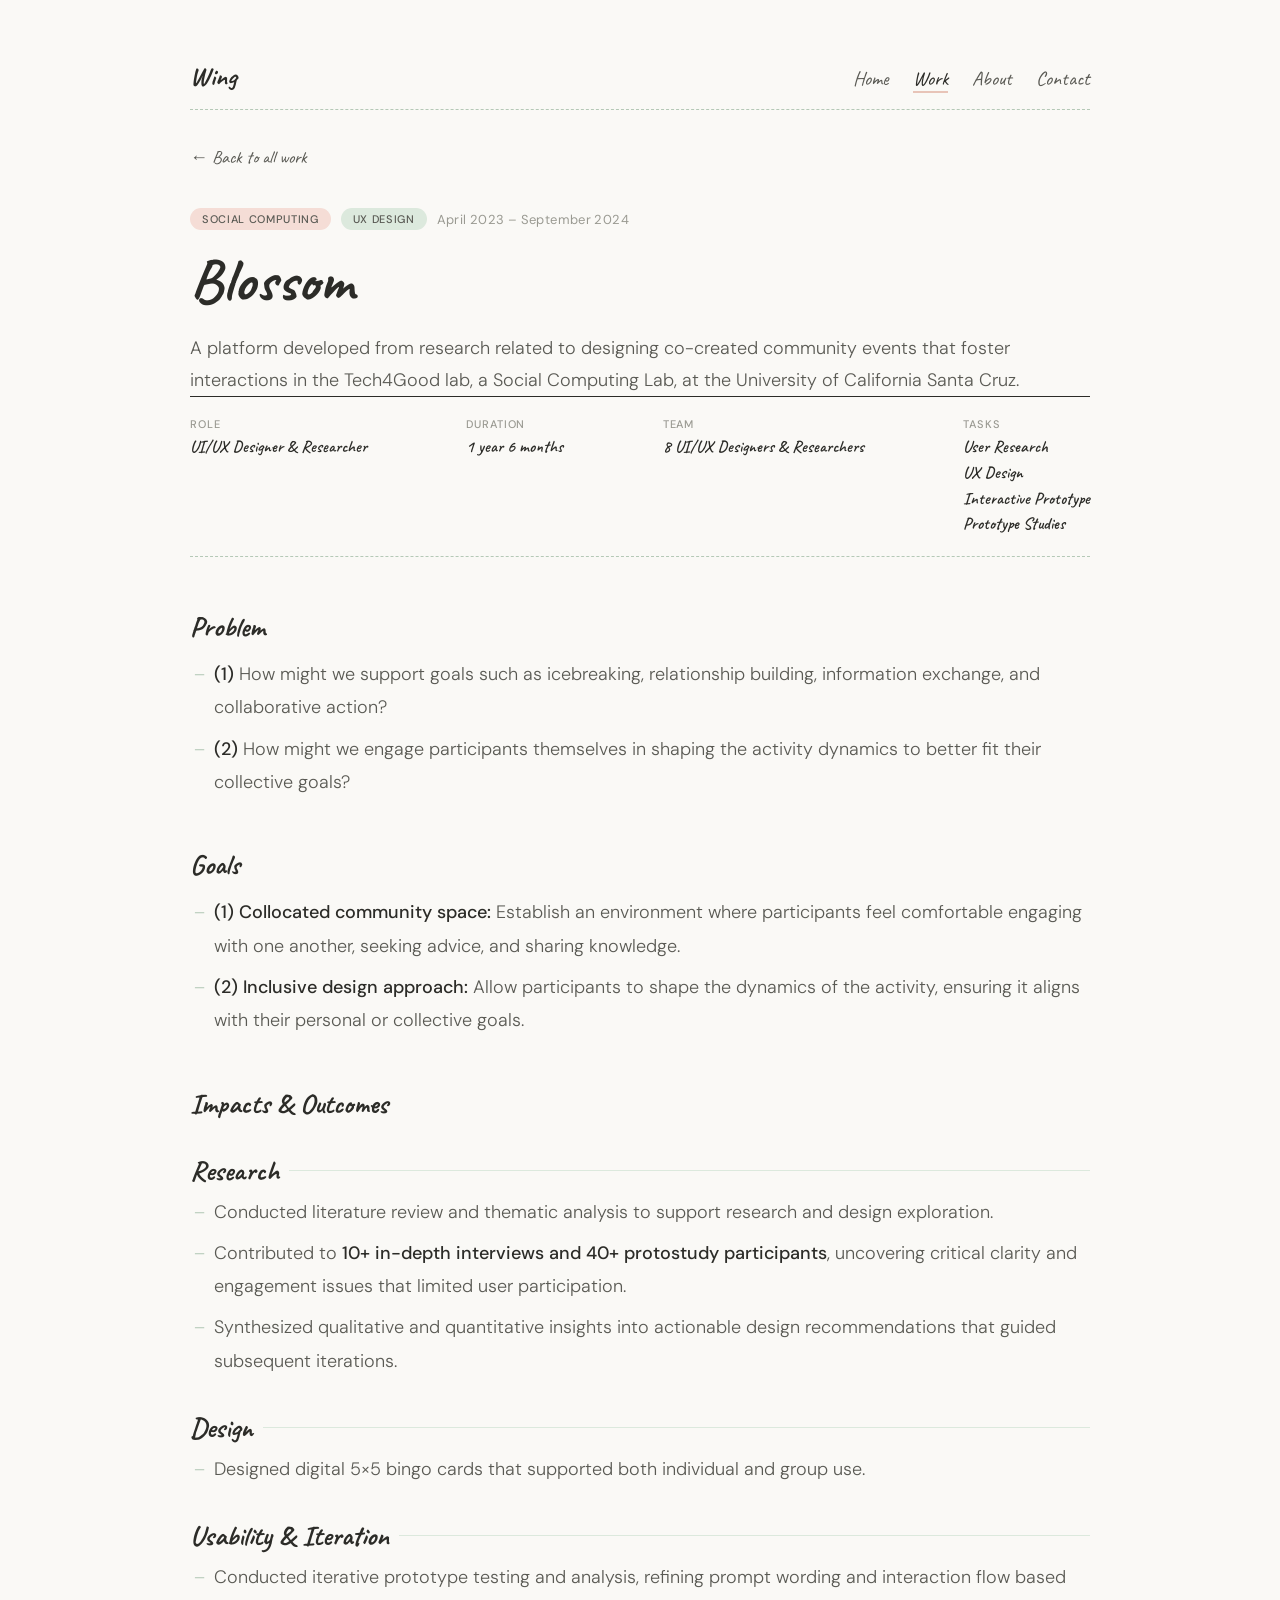
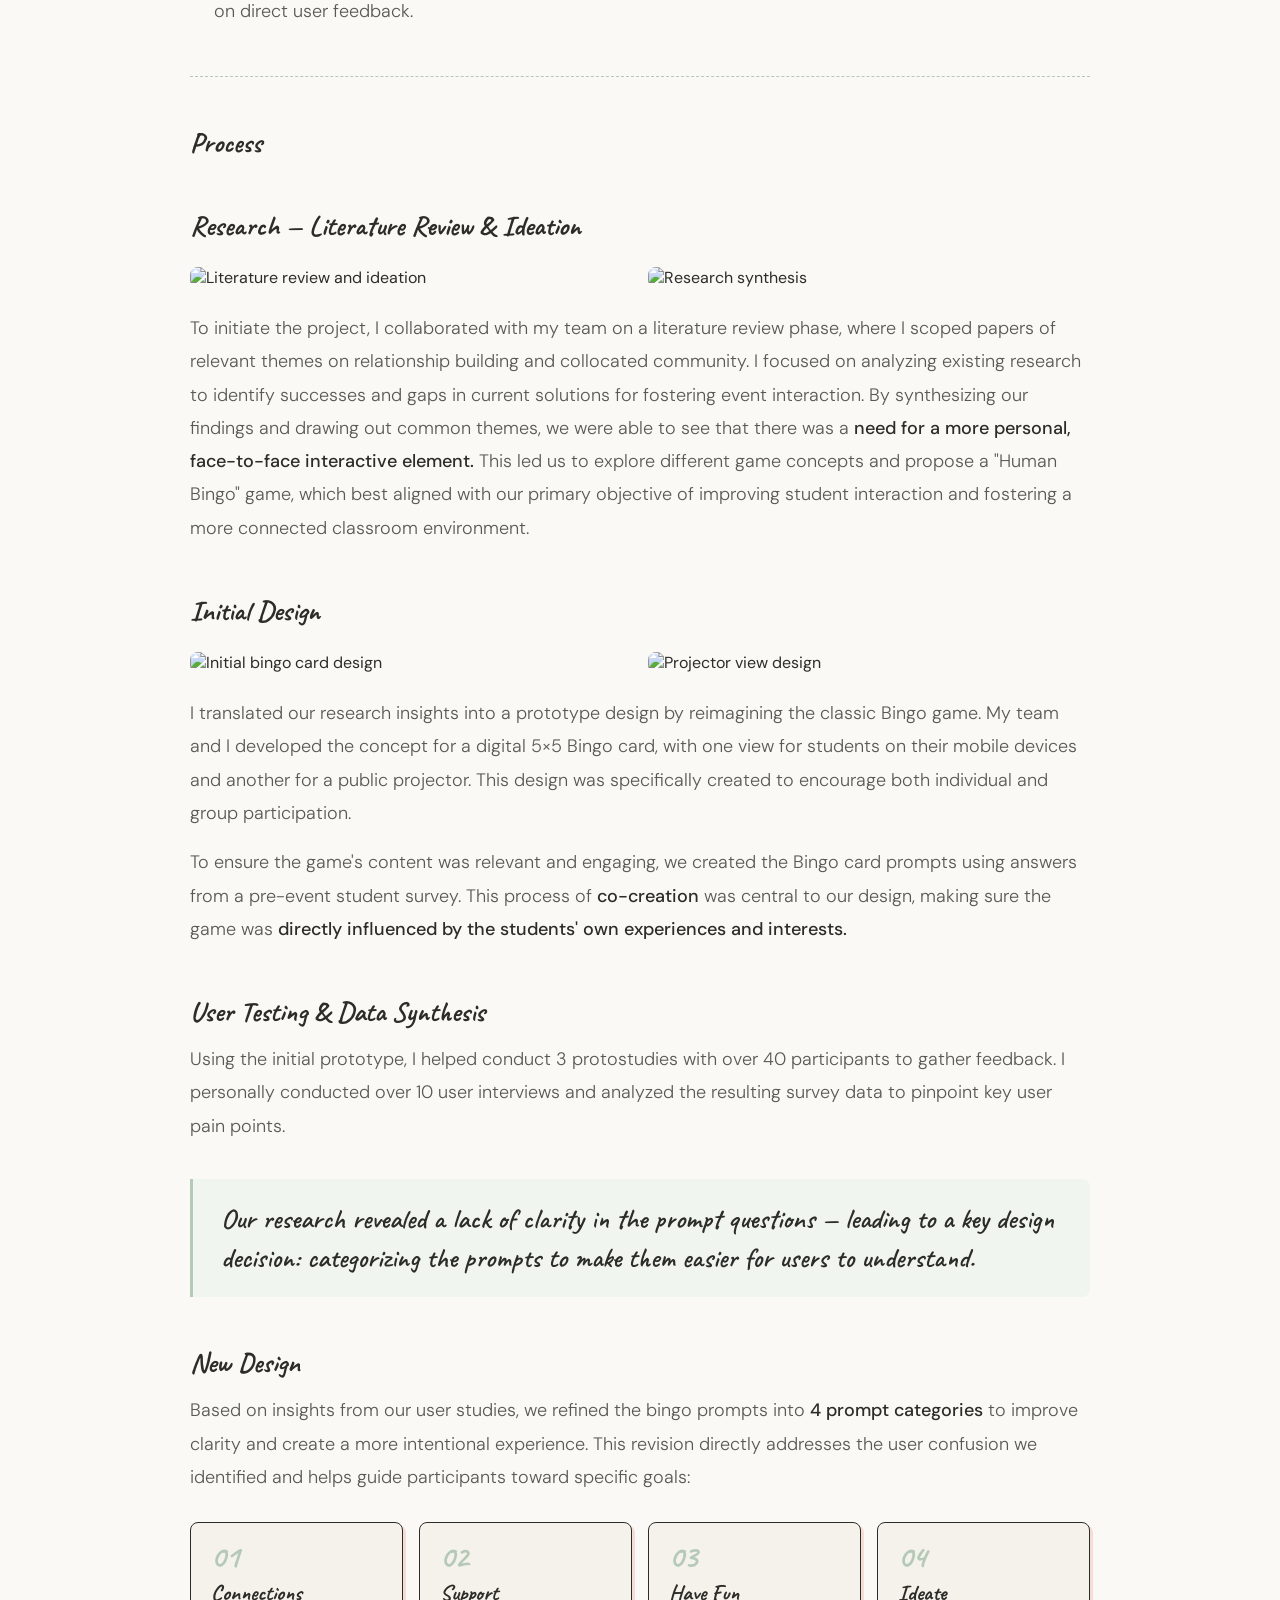
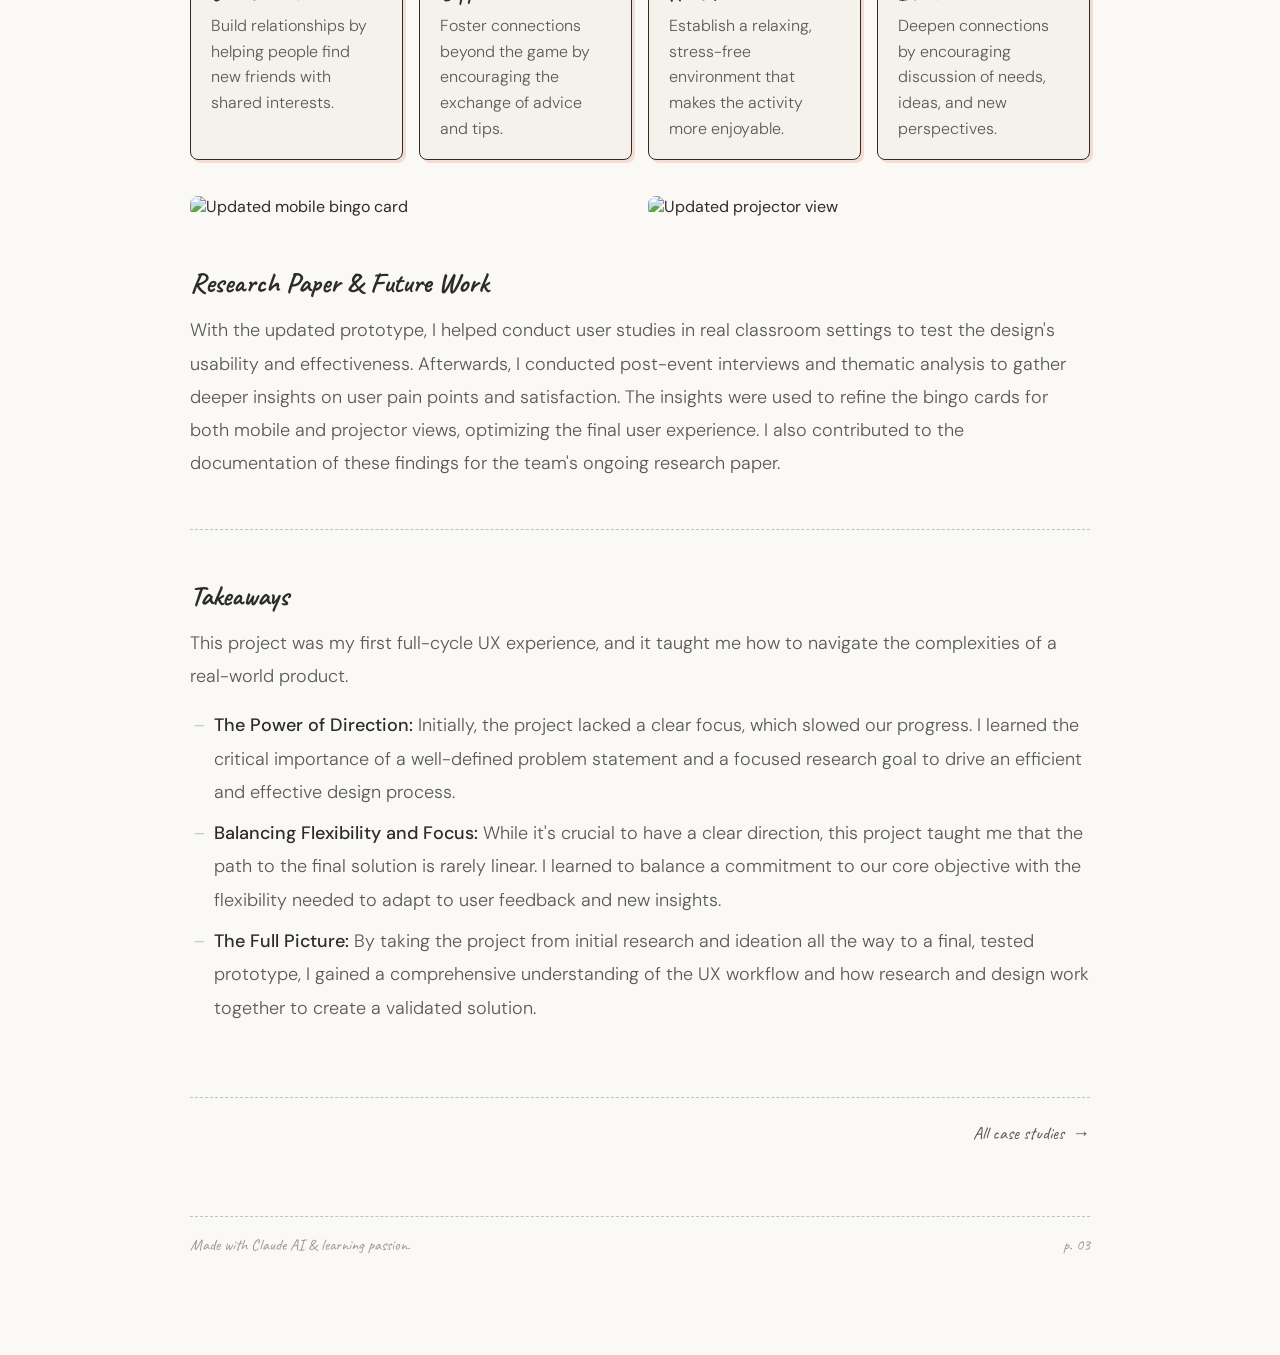
==== blossom.html @ 59f3903e "Refactor header structure and update content in blossom.html" ====
<!DOCTYPE html>
<html lang="en">
<head>
  <meta charset="UTF-8" />
  <meta name="viewport" content="width=device-width, initial-scale=1.0" />
  <title>Blossom</title>
  <link rel="stylesheet" href="style.css" />
</head>
<body>

<div class="spiral-holes" aria-hidden="true">
  <span></span><span></span><span></span><span></span>
  <span></span><span></span><span></span><span></span>
</div>

<main>
<div class="content-wrap">

  <nav>
    <a href="home.html" class="nav-logo">Wing</a>
    <ul class="nav-links">
      <li><a href="home.html">Home</a></li>
      <li><a href="home.html#work" class="active">Work</a></li>
      <li><a href="home.html#about">About</a></li>
      <li><a href="home.html#contact">Contact</a></li>
    </ul>
  </nav>

  <a href="home.html" class="back-link">← Back to all work</a>

  <header class="cs-header">
    <div class="cs-header-text">
      <div class="cs-tag-row">
        <span class="cs-tag">Social Computing</span>
        <span class="cs-tag alt">UX Design</span>
        <span class="cs-year">April 2023 – September 2024</span>
      </div>
      <h1 class="cs-title">Blossom</h1>
      <p class="cs-subtitle">
        A platform developed from research related to designing co-created community events that foster interactions in the Tech4Good lab, a Social Computing Lab, at the University of California Santa Cruz.
      </p>
    </div>
    <div class="cs-sticky alt">
      <img src="https://framerusercontent.com/images/zyepRyvwvXXWQhrBdJB7xrNBymA.png" alt="Blossom bingo cards" />
    </div>
  </header>

  <div class="cs-meta">
    <div class="cs-meta-item">
      <div class="cs-meta-label">Role</div>
      <div class="cs-meta-value">UI/UX Designer &amp; Researcher</div>
    </div>
    <div class="cs-meta-item">
      <div class="cs-meta-label">Duration</div>
      <div class="cs-meta-value">1 year 6 months</div>
    </div>
    <div class="cs-meta-item">
      <div class="cs-meta-label">Team</div>
      <div class="cs-meta-value">8 UI/UX Designers &amp; Researchers</div>
    </div>
    <div class="cs-meta-item">
      <div class="cs-meta-label">Tasks</div>
      <div class="cs-meta-value cs-meta-tasks">
        <span>User Research</span>
        <span>UX Design</span>
        <span>Interactive Prototype</span>
        <span>Prototype Studies</span>
      </div>
    </div>
  </div>

  <div class="cs-body">

    <h2>Problem</h2>
    <ul>
      <li><strong>(1)</strong> How might we support goals such as icebreaking, relationship building, information exchange, and collaborative action?</li>
      <li><strong>(2)</strong> How might we engage participants themselves in shaping the activity dynamics to better fit their collective goals?</li>
    </ul>

    <h2>Goals</h2>
    <ul>
      <li><strong>(1) Collocated community space:</strong> Establish an environment where participants feel comfortable engaging with one another, seeking advice, and sharing knowledge.</li>
      <li><strong>(2) Inclusive design approach:</strong> Allow participants to shape the dynamics of the activity, ensuring it aligns with their personal or collective goals.</li>
    </ul>

    <h2>Impacts &amp; Outcomes</h2>

    <div class="cs-finding-group">Research</div>
    <ul>
      <li>Conducted literature review and thematic analysis to support research and design exploration.</li>
      <li>Contributed to <strong>10+ in-depth interviews and 40+ protostudy participants</strong>, uncovering critical clarity and engagement issues that limited user participation.</li>
      <li>Synthesized qualitative and quantitative insights into actionable design recommendations that guided subsequent iterations.</li>
    </ul>

    <div class="cs-finding-group">Design</div>
    <ul>
      <li>Designed digital 5×5 bingo cards that supported both individual and group use.</li>
    </ul>

    <div class="cs-finding-group">Usability &amp; Iteration</div>
    <ul>
      <li>Conducted iterative prototype testing and analysis, refining prompt wording and interaction flow based on direct user feedback.</li>
    </ul>

    <hr class="cs-process-divider" />
    <h2>Process</h2>

    <h2>Research — Literature Review &amp; Ideation</h2>
    <div class="cs-image-grid">
      <img src="https://framerusercontent.com/images/zyepRyvwvXXWQhrBdJB7xrNBymA.png" alt="Literature review and ideation" />
      <img src="https://framerusercontent.com/images/mzkFoLo4AykgKVmXCyYq8mYnjzM.png" alt="Research synthesis" />
    </div>
    <p>
      To initiate the project, I collaborated with my team on a literature review phase, where I scoped papers of relevant themes on relationship building and collocated community. I focused on analyzing existing research to identify successes and gaps in current solutions for fostering event interaction. By synthesizing our findings and drawing out common themes, we were able to see that there was a <strong>need for a more personal, face-to-face interactive element.</strong> This led us to explore different game concepts and propose a "Human Bingo" game, which best aligned with our primary objective of improving student interaction and fostering a more connected classroom environment.
    </p>

    <h2>Initial Design</h2>
    <div class="cs-image-grid">
      <img src="https://framerusercontent.com/images/mk8BtIWdNi1MIP897oFUM2tFGW8.png" alt="Initial bingo card design" />
      <img src="https://framerusercontent.com/images/OhjpDMy1SSrKkADG32NBKTSjs.png" alt="Projector view design" />
    </div>
    <p>
      I translated our research insights into a prototype design by reimagining the classic Bingo game. My team and I developed the concept for a digital 5×5 Bingo card, with one view for students on their mobile devices and another for a public projector. This design was specifically created to encourage both individual and group participation.
    </p>
    <p>
      To ensure the game's content was relevant and engaging, we created the Bingo card prompts using answers from a pre-event student survey. This process of <strong>co-creation</strong> was central to our design, making sure the game was <strong>directly influenced by the students' own experiences and interests.</strong>
    </p>

    <h2>User Testing &amp; Data Synthesis</h2>
    <p>
      Using the initial prototype, I helped conduct 3 protostudies with over 40 participants to gather feedback. I personally conducted over 10 user interviews and analyzed the resulting survey data to pinpoint key user pain points.
    </p>
    <div class="cs-pullquote">
      <p>Our research revealed a lack of clarity in the prompt questions — leading to a key design decision: categorizing the prompts to make them easier for users to understand.</p>
    </div>

    <h2>New Design</h2>
    <p>
      Based on insights from our user studies, we refined the bingo prompts into <strong>4 prompt categories</strong> to improve clarity and create a more intentional experience. This revision directly addresses the user confusion we identified and helps guide participants toward specific goals:
    </p>

    <div class="cs-insights">
      <div class="cs-insight-card">
        <div class="insight-num">01</div>
        <h3>Connections</h3>
        <p>Build relationships by helping people find new friends with shared interests.</p>
      </div>
      <div class="cs-insight-card">
        <div class="insight-num">02</div>
        <h3>Support</h3>
        <p>Foster connections beyond the game by encouraging the exchange of advice and tips.</p>
      </div>
      <div class="cs-insight-card">
        <div class="insight-num">03</div>
        <h3>Have Fun</h3>
        <p>Establish a relaxing, stress-free environment that makes the activity more enjoyable.</p>
      </div>
      <div class="cs-insight-card">
        <div class="insight-num">04</div>
        <h3>Ideate</h3>
        <p>Deepen connections by encouraging discussion of needs, ideas, and new perspectives.</p>
      </div>
    </div>

    <div class="cs-image-grid">
      <img src="https://framerusercontent.com/images/SFFWQx0XLec8vGQ5NySnQhNLeQ.png" alt="Updated mobile bingo card" />
      <img src="https://framerusercontent.com/images/Wrsj4xSyfk9wfdGWIOf6KY0VDGk.png" alt="Updated projector view" />
    </div>

    <h2>Research Paper &amp; Future Work</h2>
    <p>
      With the updated prototype, I helped conduct user studies in real classroom settings to test the design's usability and effectiveness. Afterwards, I conducted post-event interviews and thematic analysis to gather deeper insights on user pain points and satisfaction. The insights were used to refine the bingo cards for both mobile and projector views, optimizing the final user experience. I also contributed to the documentation of these findings for the team's ongoing research paper.
    </p>

    <hr class="cs-process-divider" />
    <h2>Takeaways</h2>
    <p>
      This project was my first full-cycle UX experience, and it taught me how to navigate the complexities of a real-world product.
    </p>
    <ul>
      <li><strong>The Power of Direction:</strong> Initially, the project lacked a clear focus, which slowed our progress. I learned the critical importance of a well-defined problem statement and a focused research goal to drive an efficient and effective design process.</li>
      <li><strong>Balancing Flexibility and Focus:</strong> While it's crucial to have a clear direction, this project taught me that the path to the final solution is rarely linear. I learned to balance a commitment to our core objective with the flexibility needed to adapt to user feedback and new insights.</li>
      <li><strong>The Full Picture:</strong> By taking the project from initial research and ideation all the way to a final, tested prototype, I gained a comprehensive understanding of the UX workflow and how research and design work together to create a validated solution.</li>
    </ul>

  </div><!-- /cs-body -->

  <div class="cs-nav">
    <span></span>
    <a href="home.html#work" class="cs-nav-link next">All case studies <span>→</span></a>
  </div>

  <footer>
    <p>Made with Claude AI &amp; learning passion.</p>
    <span class="page-num">p. 03</span>
  </footer>

</div>
</main>
</body>
</html>
---- style.css ----
/* ============================================================
   style.css — UX Researcher Portfolio
   Shared across home.html and case-study pages
   ============================================================ */

@import url('https://fonts.googleapis.com/css2?family=Caveat:wght@400;600;700&family=DM+Sans:ital,opsz,wght@0,9..40,300;0,9..40,400;0,9..40,500;1,9..40,300&display=swap');

/* ── Tokens ── */
:root {
  --sage:        #b5c9b7;
  --sage-light:  #dce9dd;
  --sage-pale:   #f0f5f0;
  --blush:       #e8c4b8;
  --blush-light: #f5ddd6;
  --blush-pale:  #fdf5f2;
  --ink:         #2c2c28;
  --ink-mid:     #5a5a54;
  --ink-light:   #9a9a92;
  --paper:       #faf9f6;
  --paper-warm:  #f5f2ec;
  --rule:        rgba(44, 44, 40, 0.08);
  --sidebar-w:   52px;
}

/* ── Reset ── */
*, *::before, *::after { margin: 0; padding: 0; box-sizing: border-box; }

/* ── Base ── */
body {
  font-family: 'DM Sans', sans-serif;
  background-color: var(--paper);
  color: var(--ink);
  min-height: 100vh;
}

/* ── Spiral holes (hidden) ── */
.spiral-holes { display: none; }

/* ── Layout ── */
main {
  padding: 60px 8vw 100px 8vw;
}

.content-wrap {
  max-width: 900px;
  margin: 0 auto;
}

/* ── Nav ── */
nav {
  display: flex;
  justify-content: space-between;
  align-items: baseline;
  flex-wrap: wrap;
  gap: 12px;
  margin-bottom: 36px;
  padding-bottom: 16px;
  border-bottom: 1.5px dashed var(--sage);
}

.nav-logo {
  font-family: 'Caveat', cursive;
  font-size: 26px;
  font-weight: 700;
  color: var(--ink);
  text-decoration: none;
}

.nav-links {
  display: flex;
  gap: 24px;
  list-style: none;
  flex-wrap: wrap;
}

.nav-links a {
  font-family: 'Caveat', cursive;
  font-size: 20px;
  color: var(--ink-mid);
  text-decoration: none;
  position: relative;
  transition: color 0.2s;
}

.nav-links a::after {
  content: '';
  position: absolute;
  bottom: -2px; left: 0; right: 0;
  height: 2px;
  background: var(--blush);
  transform: scaleX(0);
  transform-origin: left;
  transition: transform 0.25s ease;
}

.nav-links a:hover { color: var(--ink); }
.nav-links a:hover::after { transform: scaleX(1); }
.nav-links a.active { color: var(--ink); }
.nav-links a.active::after { transform: scaleX(1); }

/* ── Section headers ── */
section { margin-bottom: 68px; }

.section-label {
  display: flex;
  align-items: center;
  gap: 12px;
  margin-bottom: 28px;
}

.section-label h2 {
  font-family: 'Caveat', cursive;
  font-size: 28px;
  font-weight: 700;
  color: var(--ink);
  white-space: nowrap;
}

.section-label .line {
  flex: 1;
  min-width: 24px;
  height: 1.5px;
  background: repeating-linear-gradient(
    to right,
    var(--ink-light) 0, var(--ink-light) 4px,
    transparent 4px, transparent 8px
  );
}

.section-label .tab {
  font-family: 'Caveat', cursive;
  font-size: 13px;
  background: var(--blush-light);
  color: var(--ink-mid);
  padding: 3px 12px;
  border-radius: 4px;
  white-space: nowrap;
}

/* ── Buttons ── */
.btn-primary {
  font-family: 'DM Sans', sans-serif;
  font-size: 16px;
  font-weight: 500;
  letter-spacing: 0.01em;
  padding: 12px 32px;
  background: var(--sage);
  color: var(--ink);
  border: 2px solid var(--ink);
  border-radius: 6px;
  cursor: pointer;
  text-decoration: none;
  display: inline-block;
  transition: transform 0.15s, box-shadow 0.15s;
  box-shadow: 3px 3px 0 var(--ink);
}

.btn-primary:hover {
  transform: translate(-2px, -2px);
  box-shadow: 5px 5px 0 var(--ink);
}

.btn-secondary {
  font-family: 'DM Sans', sans-serif;
  font-size: 15px;
  font-weight: 400;
  color: var(--ink-mid);
  text-decoration: none;
  border-bottom: 1px dashed var(--ink-light);
  padding-bottom: 2px;
  transition: color 0.2s, border-color 0.2s;
}

.btn-secondary:hover { color: var(--ink); border-color: var(--ink); }

/* ── Photo placeholders & real photos ── */
.hero-photo-wrap  { flex-shrink: 0; }
.about-photo-wrap { flex-shrink: 0; }

.photo-placeholder {
  border-radius: 6px;
  border: 2px solid var(--ink);
  display: flex;
  flex-direction: column;
  align-items: center;
  justify-content: center;
  gap: 10px;
  color: var(--ink-mid);
  font-size: 13px;
  font-weight: 300;
  text-align: center;
  padding: 16px;
  position: relative;
}

.photo-placeholder::before {
  content: '';
  width: 48px; height: 48px;
  border-radius: 50%;
  border: 2px dashed var(--ink-light);
  display: block;
}

.hero-placeholder {
  width: 175px; height: 205px;
  background: var(--blush-light);
  box-shadow: 5px 5px 0 var(--sage);
  transform: rotate(1.5deg);
}

.about-placeholder {
  width: 140px; height: 165px;
  background: var(--sage-pale);
  box-shadow: 4px 4px 0 var(--blush);
  transform: rotate(-1.2deg);
}

.photo-tape {
  position: absolute;
  top: -10px; left: 50%;
  transform: translateX(-50%) rotate(-1deg);
  height: 16px;
  border-radius: 2px;
}

.hero-tape {
  width: 52px;
  background: rgba(229, 200, 184, 0.65);
  border: 1px solid rgba(229, 180, 160, 0.5);
}

.about-tape {
  width: 44px;
  background: rgba(181, 201, 183, 0.65);
  border: 1px solid rgba(160, 190, 163, 0.5);
  transform: translateX(-50%) rotate(1.5deg);
}

/* Real photo classes */
.hero-photo {
  width: 175px; height: 205px;
  border-radius: 6px;
  border: 2px solid var(--ink);
  object-fit: cover;
  box-shadow: 5px 5px 0 var(--sage);
  transform: rotate(1.5deg);
  display: block;
}

.about-photo {
  width: 140px; height: 165px;
  border-radius: 6px;
  border: 2px solid var(--ink);
  object-fit: cover;
  box-shadow: 4px 4px 0 var(--blush);
  transform: rotate(-1.2deg);
  display: block;
}

/* ── Hero (home only) ── */
.hero { margin-bottom: 48px; }

.hero-inner {
  display: flex;
  align-items: flex-start;
  gap: 12px;
  flex-wrap: wrap;
}

.hero-text { flex: 1; min-width: 260px; }

.hero-photo-wrap {
  flex-shrink: 0;
  display: flex;
  flex-direction: column;
  align-items: center;
  gap: 6px;
  align-self: flex-start;
  margin-top: 8px;
}

.hero-tag {
  display: inline-block;
  font-family: 'Caveat', cursive;
  font-size: 15px;
  background: var(--blush-light);
  color: var(--ink-mid);
  padding: 4px 14px;
  border-radius: 20px;
  transform: rotate(1.5deg);
}

h1 {
  font-family: 'Caveat', cursive;
  font-size: clamp(44px, 5.5vw, 68px);
  font-weight: 700;
  line-height: 1.15;
  color: var(--ink);
  margin-bottom: 22px;
}

h1 .highlight {
  position: relative;
  display: inline-block;
}

h1 .highlight::after {
  content: '';
  position: absolute;
  left: -2px; right: -2px; bottom: 2px;
  height: 12px;
  background: var(--sage-light);
  z-index: -1;
  transform: rotate(-0.5deg);
}

.hero-bio {
  font-size: 18px;
  line-height: 1.8;
  color: var(--ink-mid);
  font-weight: 300;
  max-width: 520px;
}

.hero-bio strong { font-weight: 500; color: var(--ink); }

.hero-cta {
  margin-top: 28px;
  display: flex;
  gap: 16px;
  align-items: center;
  flex-wrap: wrap;
}

/* ══════════════════════════════════════════
   CASE STUDY HEADER — simple block, no sticky note
   ══════════════════════════════════════════ */
.cs-header {
  margin-bottom: 0;
  padding: 0;
  border: none;
  background: none;
  position: static;
  overflow: visible;
}

.cs-header-text {
  /* just a pass-through wrapper */
}

/* Tag row */
.cs-tag-row {
  display: flex;
  align-items: center;
  gap: 10px;
  margin-bottom: 16px;
  flex-wrap: wrap;
}

/* sticky note — hidden everywhere */
.cs-sticky,
.cs-sticky-placeholder {
  display: none !important;
}

/* Title — no right-padding needed any more */
.cs-title {
  font-family: 'Caveat', cursive;
  font-size: clamp(40px, 5vw, 60px);
  font-weight: 700;
  line-height: 1.15;
  color: var(--ink);
  margin-bottom: 18px;
  padding-right: 0;
}

.cs-subtitle {
  font-size: 18px;
  line-height: 1.75;
  color: var(--ink-mid);
  font-weight: 300;
  margin-bottom: 0;
}

.cs-year {
  font-family: 'DM Sans', sans-serif;
  font-size: 13px;
  font-weight: 400;
  color: var(--ink-light);
  letter-spacing: 0.03em;
}

.cs-tag {
  display: inline-block;
  font-size: 11px;
  font-weight: 500;
  letter-spacing: 0.06em;
  text-transform: uppercase;
  background: var(--blush-light);
  color: var(--ink-mid);
  padding: 4px 12px;
  border-radius: 20px;
}

.cs-tag.alt {
  background: var(--sage-light);
}

/* Cover image */
.cs-cover-img {
  width: 100%;
  height: 340px;
  object-fit: cover;
  display: block;
  border-radius: 8px;
  border: 1.5px solid var(--ink);
  margin: 28px 0 0;
  box-shadow: 4px 4px 0 var(--sage-light);
}

.cs-cover-img-placeholder {
  width: 100%;
  height: 340px;
  border-radius: 8px;
  border: 1.5px dashed var(--ink-light);
  margin: 28px 0 0;
  display: flex;
  align-items: center;
  justify-content: center;
  background: linear-gradient(135deg, var(--sage-pale) 40%, var(--blush-pale) 100%);
  color: var(--ink-light);
  font-size: 14px;
  font-weight: 300;
  gap: 10px;
  flex-direction: column;
}

.cs-cover-img-placeholder::before {
  content: '⬭';
  font-size: 44px;
  opacity: 0.3;
}

/* Meta strip */
.cs-meta {
  display: flex;
  flex-direction: row;
  flex-wrap: wrap;
  gap: 0;
  margin-top: 0;
  padding: 20px 0;
  border-top: 1.5px solid var(--ink);
  border-bottom: 1.5px dashed var(--sage);
  margin-bottom: 52px;
  justify-content: space-between;
}

.cs-meta-item {
  padding: 0 24px 0 0;
}

.cs-meta-item:last-child {
  padding-right: 0;
}

.cs-meta-label {
  font-size: 11px;
  font-weight: 500;
  letter-spacing: 0.08em;
  text-transform: uppercase;
  color: var(--ink-light);
  margin-bottom: 4px;
}

.cs-meta-value {
  font-family: 'Caveat', cursive;
  font-size: 17px;
  font-weight: 600;
  color: var(--ink);
  line-height: 1.4;
}

.cs-meta-tasks {
  display: flex;
  flex-direction: column;
  gap: 2px;
}

/* Hero image area */
.cs-cover {
  width: 100%;
  height: 320px;
  border-radius: 8px;
  border: 1.5px solid var(--ink);
  box-shadow: 5px 5px 0 var(--sage-light);
  margin-bottom: 52px;
  display: flex;
  align-items: center;
  justify-content: center;
  position: relative;
  overflow: hidden;
}

.cs-cover img {
  width: 100%;
  height: 100%;
  object-fit: cover;
  display: block;
}

.cs-cover-placeholder {
  background: linear-gradient(135deg, var(--sage-pale) 40%, var(--blush-pale) 100%);
  color: var(--ink-light);
  font-size: 14px;
  font-weight: 300;
  text-align: center;
  gap: 10px;
  display: flex;
  flex-direction: column;
  align-items: center;
  justify-content: center;
  width: 100%; height: 100%;
}

.cs-cover-placeholder::before {
  content: '⬭';
  font-size: 52px;
  opacity: 0.3;
}

/* Dotted divider between Impacts & Outcomes and Process */
.cs-process-divider {
  border: none;
  border-top: 1.5px dashed var(--sage);
  margin: 48px 0 0;
}

/* Content sections */
.cs-body { max-width: 100%; }

.cs-body h2 {
  font-family: 'Caveat', cursive;
  font-size: 28px;
  font-weight: 700;
  color: var(--ink);
  margin-bottom: 14px;
  margin-top: 48px;
}

.cs-body h2:first-child { margin-top: 0; }

.cs-body p {
  font-size: 18px;
  line-height: 1.85;
  color: var(--ink-mid);
  font-weight: 300;
  margin-bottom: 16px;
}

.cs-body p strong { font-weight: 500; color: var(--ink); }

/* Pull quote */
.cs-pullquote {
  margin: 36px 0;
  padding: 20px 28px;
  border-left: 3px solid var(--sage);
  background: var(--sage-pale);
  border-radius: 0 8px 8px 0;
}

.cs-pullquote p {
  font-family: 'Caveat', cursive;
  font-size: 28px;
  font-weight: 600;
  color: var(--ink);
  line-height: 1.4;
  margin: 0;
}

/* ── Insight cards ── */
.cs-insights {
  display: grid;
  grid-template-columns: repeat(auto-fit, minmax(200px, 1fr));
  gap: 16px;
  margin: 28px 0 36px;
}

/* Raccoon 5-feature grid: 3 on top, 2 on bottom centered */
.cs-insights.raccoon-features {
  grid-template-columns: repeat(3, 1fr);
}

.cs-insights.raccoon-features .cs-insight-card:nth-child(4),
.cs-insights.raccoon-features .cs-insight-card:nth-child(5) {
  /* push the last two cards to start at the second column to center them */
  grid-column: auto;
}

/* Wrapper trick: last two cards sit in a sub-row centered */
.cs-insights.raccoon-features {
  grid-template-columns: repeat(6, 1fr);
}

.cs-insights.raccoon-features .cs-insight-card:nth-child(1) { grid-column: 1 / 3; }
.cs-insights.raccoon-features .cs-insight-card:nth-child(2) { grid-column: 3 / 5; }
.cs-insights.raccoon-features .cs-insight-card:nth-child(3) { grid-column: 5 / 7; }
.cs-insights.raccoon-features .cs-insight-card:nth-child(4) { grid-column: 2 / 4; }
.cs-insights.raccoon-features .cs-insight-card:nth-child(5) { grid-column: 4 / 6; }

.cs-insight-card {
  background: var(--paper-warm);
  border: 1.5px solid var(--ink);
  border-radius: 8px;
  padding: 18px 20px;
  box-shadow: 3px 3px 0 var(--blush-light);
  position: relative;
}

.cs-insight-card .insight-num {
  font-family: 'Caveat', cursive;
  font-size: 32px;
  font-weight: 700;
  color: var(--sage);
  line-height: 1;
  margin-bottom: 6px;
}

.cs-insight-card h3 {
  font-family: 'Caveat', cursive;
  font-size: 22px;
  font-weight: 700;
  color: var(--ink);
  margin-bottom: 6px;
}

.cs-insight-card p {
  font-size: 16px;
  line-height: 1.6;
  color: var(--ink-mid);
  font-weight: 300;
  margin: 0;
}

/* Process steps */
.cs-process {
  display: flex;
  flex-direction: column;
  gap: 0;
  margin: 28px 0 36px;
}

.cs-step {
  display: flex;
  gap: 20px;
  position: relative;
  padding-bottom: 28px;
}

.cs-step:last-child { padding-bottom: 0; }

.cs-step-num {
  flex-shrink: 0;
  width: 36px; height: 36px;
  border-radius: 50%;
  background: var(--blush-light);
  border: 2px solid var(--ink);
  display: flex;
  align-items: center;
  justify-content: center;
  font-family: 'Caveat', cursive;
  font-size: 17px;
  font-weight: 700;
  color: var(--ink);
  position: relative;
  z-index: 1;
}

.cs-step::before {
  content: '';
  position: absolute;
  left: 17px; top: 38px; bottom: 0;
  width: 2px;
  background: var(--sage-light);
}

.cs-step:last-child::before { display: none; }

.cs-step-content { padding-top: 4px; }

.cs-step-content h3 {
  font-family: 'Caveat', cursive;
  font-size: 22px;
  font-weight: 700;
  color: var(--ink);
  margin-bottom: 6px;
}

.cs-step-content p {
  font-size: 18px;
  line-height: 1.7;
  color: var(--ink-mid);
  font-weight: 300;
  margin: 0;
}

/* Outcomes row */
.cs-outcomes {
  display: grid;
  grid-template-columns: repeat(auto-fit, minmax(160px, 1fr));
  gap: 16px;
  margin: 28px 0 36px;
}

.cs-outcome {
  background: var(--sage-pale);
  border: solid var(--sage);
  border-radius: 8px;
  padding: 18px 20px;
  text-align: center;
}

.cs-outcome .outcome-stat {
  font-family: 'Caveat', cursive;
  font-size: 36px;
  font-weight: 700;
  color: var(--ink);
  line-height: 1;
  margin-bottom: 6px;
}

.cs-outcome p {
  font-size: 16px;
  color: var(--ink-mid);
  font-weight: 300;
  line-height: 1.5;
  margin: 0;
}

/* Next / Prev nav */
.cs-nav {
  display: flex;
  justify-content: space-between;
  align-items: center;
  margin-top: 72px;
  padding-top: 24px;
  border-top: 1.5px dashed var(--sage);
  gap: 16px;
  flex-wrap: wrap;
}

.cs-nav-link {
  font-family: 'Caveat', cursive;
  font-size: 18px;
  color: var(--ink-mid);
  text-decoration: none;
  display: flex;
  align-items: center;
  gap: 8px;
  transition: color 0.2s, gap 0.2s;
}

.cs-nav-link:hover { color: var(--ink); }
.cs-nav-link.prev:hover { gap: 12px; }
.cs-nav-link.next:hover { gap: 12px; }

/* Bullet lists inside cs-body */
.cs-body ul {
  margin: 0 0 16px 0;
  padding-left: 20px;
  list-style: none;
}

.cs-body ul li {
  font-size: 18px;
  line-height: 1.85;
  color: var(--ink-mid);
  font-weight: 300;
  margin-bottom: 8px;
  padding-left: 4px;
  position: relative;
}

.cs-body ul li::before {
  content: '–';
  position: absolute;
  left: -16px;
  color: var(--sage);
}

.cs-body ul li strong { font-weight: 500; color: var(--ink); }

/* Sub-section label */
.cs-finding-group {
  margin: 32px 0 8px;
  font-family: 'Caveat', cursive;
  font-size: 28px;
  font-weight: 700;
  color: var(--ink);
  display: flex;
  align-items: center;
  gap: 10px;
}

.cs-finding-group::after {
  content: '';
  flex: 1;
  height: 1px;
  background: var(--sage-light);
}

/* Images inside case study body */
.cs-image {
  width: 100%;
  border-radius: 8px;
  display: block;
  margin: 24px 0;
  object-fit: cover;
}

.cs-image-grid {
  display: grid;
  grid-template-columns: repeat(auto-fit, minmax(260px, 1fr));
  gap: 16px;
  margin: 24px 0;
}

.cs-image-grid img {
  width: 100%;
  border-radius: 8px;
  display: block;
  object-fit: cover;
}

/* Case study grid (home page) */
.case-grid {
  display: grid;
  grid-template-columns: repeat(auto-fit, minmax(220px, 1fr));
  gap: 20px;
}

.case-card {
  background: var(--paper-warm);
  border: 1.5px solid var(--ink);
  border-radius: 8px;
  overflow: visible;
  cursor: pointer;
  text-decoration: none;
  color: inherit;
  display: block;
  transition: transform 0.22s cubic-bezier(0.34, 1.56, 0.64, 1),
              box-shadow 0.22s ease;
  box-shadow: 3px 3px 0 var(--ink);
  position: relative;
}

.case-card:hover {
  transform: translate(-3px, -3px) scale(1.02);
  box-shadow: 6px 6px 0 var(--ink);
}

.case-card-thumb {
  height: 130px;
  display: flex;
  align-items: center;
  justify-content: center;
  position: relative;
  overflow: hidden;
  border-radius: 6px 6px 0 0;
}

.thumb-sage  { background: var(--sage-light); }
.thumb-blush { background: var(--blush-light); }
.thumb-mixed { background: linear-gradient(135deg, var(--sage-pale) 50%, var(--blush-pale) 50%); }
.thumb-icon  { font-size: 44px; opacity: 0.45; }

/* Tape on case cards (home page) — stays on cards only */
.tape {
  position: absolute;
  top: -10px;
  right: 24px;
  width: 52px;
  height: 22px;
  background: rgba(229, 200, 184, 0.65);
  border: 1px solid rgba(229, 180, 160, 0.45);
  border-radius: 2px;
  transform: rotate(2deg);
  z-index: 2;
}

.case-card-body {
  padding: 14px 16px 18px;
  border-top: 1.5px solid var(--ink);
}

.case-tag {
  display: inline-block;
  font-size: 11px;
  font-weight: 500;
  letter-spacing: 0.06em;
  text-transform: uppercase;
  background: var(--blush-light);
  color: var(--ink-mid);
  padding: 3px 10px;
  border-radius: 20px;
  margin-bottom: 10px;
}

.case-card h3 {
  font-family: 'Caveat', cursive;
  font-size: 24px;
  font-weight: 700;
  line-height: 1.25;
  margin-bottom: 8px;
}

.case-card p {
  font-size: 16px;
  color: var(--ink-mid);
  line-height: 1.65;
  font-weight: 300;
}

.case-arrow {
  margin-top: 12px;
  font-family: 'DM Sans', sans-serif;
  font-size: 16px;
  font-weight: 500;
  color: var(--ink-light);
  display: flex;
  align-items: center;
  gap: 6px;
  transition: color 0.2s, gap 0.2s;
}

.case-card:hover .case-arrow { color: var(--ink); gap: 10px; }

/* Methods */
.methods-list { display: flex; flex-wrap: wrap; gap: 10px; }

.method-tag {
  font-family: 'Caveat', cursive;
  font-size: 17px;
  padding: 6px 16px;
  border-radius: 4px;
  border: 1.5px solid var(--ink);
  cursor: default;
  background: var(--paper);
  transition: transform 0.15s, background 0.15s;
}

.method-tag:hover { transform: rotate(-1.5deg) translateY(-2px); background: var(--sage-pale); }
.method-tag:nth-child(even):hover { transform: rotate(1.5deg) translateY(-2px); background: var(--blush-pale); }

.method-tag.with-icon {
  display: flex;
  flex-direction: column;
  align-items: center;
  justify-content: center;
  gap: 8px;
  padding: 8px 12px;
  border: none;
  background: none;
  border-radius: 0;
  font-family: 'Caveat', cursive;
  font-size: 16px;
  font-weight: 600;
  color: var(--ink-mid);
  width: 88px;
  text-align: center;
  cursor: default;
}

.method-tag.with-icon:hover {
  transform: translateY(-3px);
  background: none;
}

.method-tag.with-icon img {
  width: 52px;
  height: 52px;
  object-fit: contain;
  display: block;
}

/* About */
.about-inner {
  display: flex;
  align-items: flex-start;
  gap: 28px;
  flex-wrap: wrap;
}

.about-box {
  flex: 1;
  min-width: 220px;
  background: var(--sage-pale);
  border: 1.5px solid var(--sage);
  border-radius: 8px;
  padding: 24px 28px;
  position: relative;
}

.about-box::before {
  content: '★';
  position: absolute;
  top: -10px; left: 20px;
  background: var(--blush-light);
  border: 1.5px solid var(--ink);
  border-radius: 50%;
  width: 22px; height: 22px;
  font-size: 10px;
  line-height: 20px;
  text-align: center;
}

.about-box p {
  font-size: 16px;
  line-height: 1.85;
  color: var(--ink-mid);
  font-weight: 300;
}

.about-box p + p { margin-top: 14px; }
.about-box strong { font-weight: 500; color: var(--ink); }

/* Contact */
.contact-row { display: flex; gap: 12px; flex-wrap: wrap; }

.contact-link {
  font-family: 'Caveat', cursive;
  font-size: 18px;
  color: var(--ink);
  text-decoration: none;
  padding: 8px 20px;
  border: 1.5px solid var(--ink);
  border-radius: 6px;
  background: var(--paper);
  transition: transform 0.15s, background 0.15s, box-shadow 0.15s;
  box-shadow: 2px 2px 0 var(--ink);
}

.contact-link:hover {
  transform: translate(-1px, -1px);
  box-shadow: 3px 3px 0 var(--ink);
  background: var(--blush-pale);
}

/* Footer */
footer {
  margin-top: 72px;
  padding-top: 18px;
  border-top: 1.5px dashed var(--sage);
  display: flex;
  justify-content: space-between;
  align-items: center;
  flex-wrap: wrap;
  gap: 10px;
}

footer p, .page-num {
  font-family: 'Caveat', cursive;
  font-size: 16px;
  color: var(--ink-light);
}

/* Back link */
.back-link {
  display: inline-flex;
  align-items: center;
  gap: 6px;
  font-family: 'Caveat', cursive;
  font-size: 18px;
  color: var(--ink-mid);
  text-decoration: none;
  margin-bottom: 40px;
  transition: color 0.2s, gap 0.2s;
}

.back-link:hover { color: var(--ink); gap: 10px; }

/* ── Responsive ── */
@media (max-width: 680px) {
  main { padding: 32px 24px 80px; }

  .hero-photo-wrap { order: -1; width: 100%; display: flex; justify-content: center; }
  .hero-placeholder { transform: none; }
  .about-inner { flex-direction: column; align-items: center; }
  .about-placeholder { transform: none; }

  .cs-cover { height: 200px; }
  .cs-meta { gap: 20px; }
  .cs-tag-row { flex-wrap: wrap; }
  /* Stack header on mobile: sticky note goes below title */
  .cs-header { flex-direction: column; gap: 16px; }
  .cs-sticky { align-self: flex-start; }

  /* Raccoon grid collapses gracefully on mobile */
  .cs-insights.raccoon-features {
    grid-template-columns: 1fr 1fr;
  }
  .cs-insights.raccoon-features .cs-insight-card:nth-child(1),
  .cs-insights.raccoon-features .cs-insight-card:nth-child(2),
  .cs-insights.raccoon-features .cs-insight-card:nth-child(3),
  .cs-insights.raccoon-features .cs-insight-card:nth-child(4),
  .cs-insights.raccoon-features .cs-insight-card:nth-child(5) {
    grid-column: auto;
  }
  .cs-insights.raccoon-features .cs-insight-card:nth-child(5) {
    grid-column: 1 / -1;
  }
}

@media (min-width: 681px) and (max-width: 1024px) {
  main { padding: 52px 5vw 80px 5vw; }
}
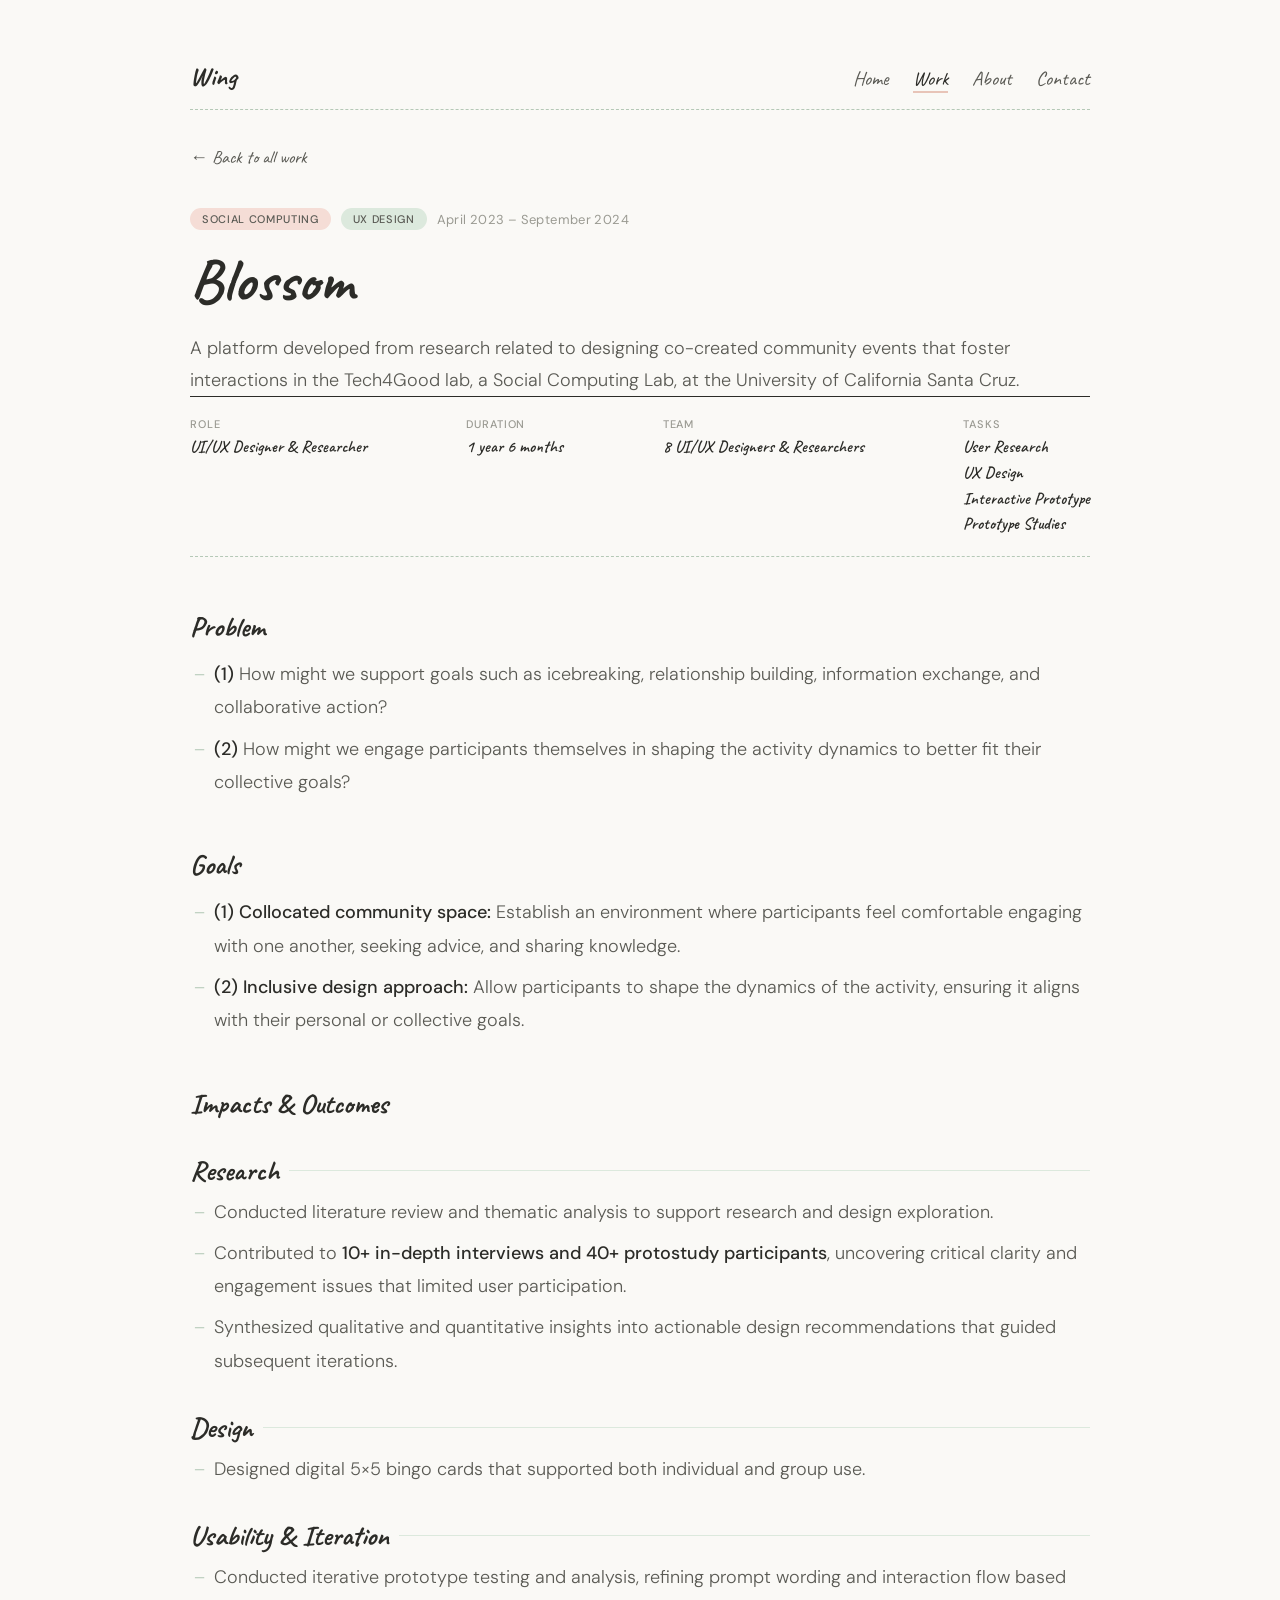
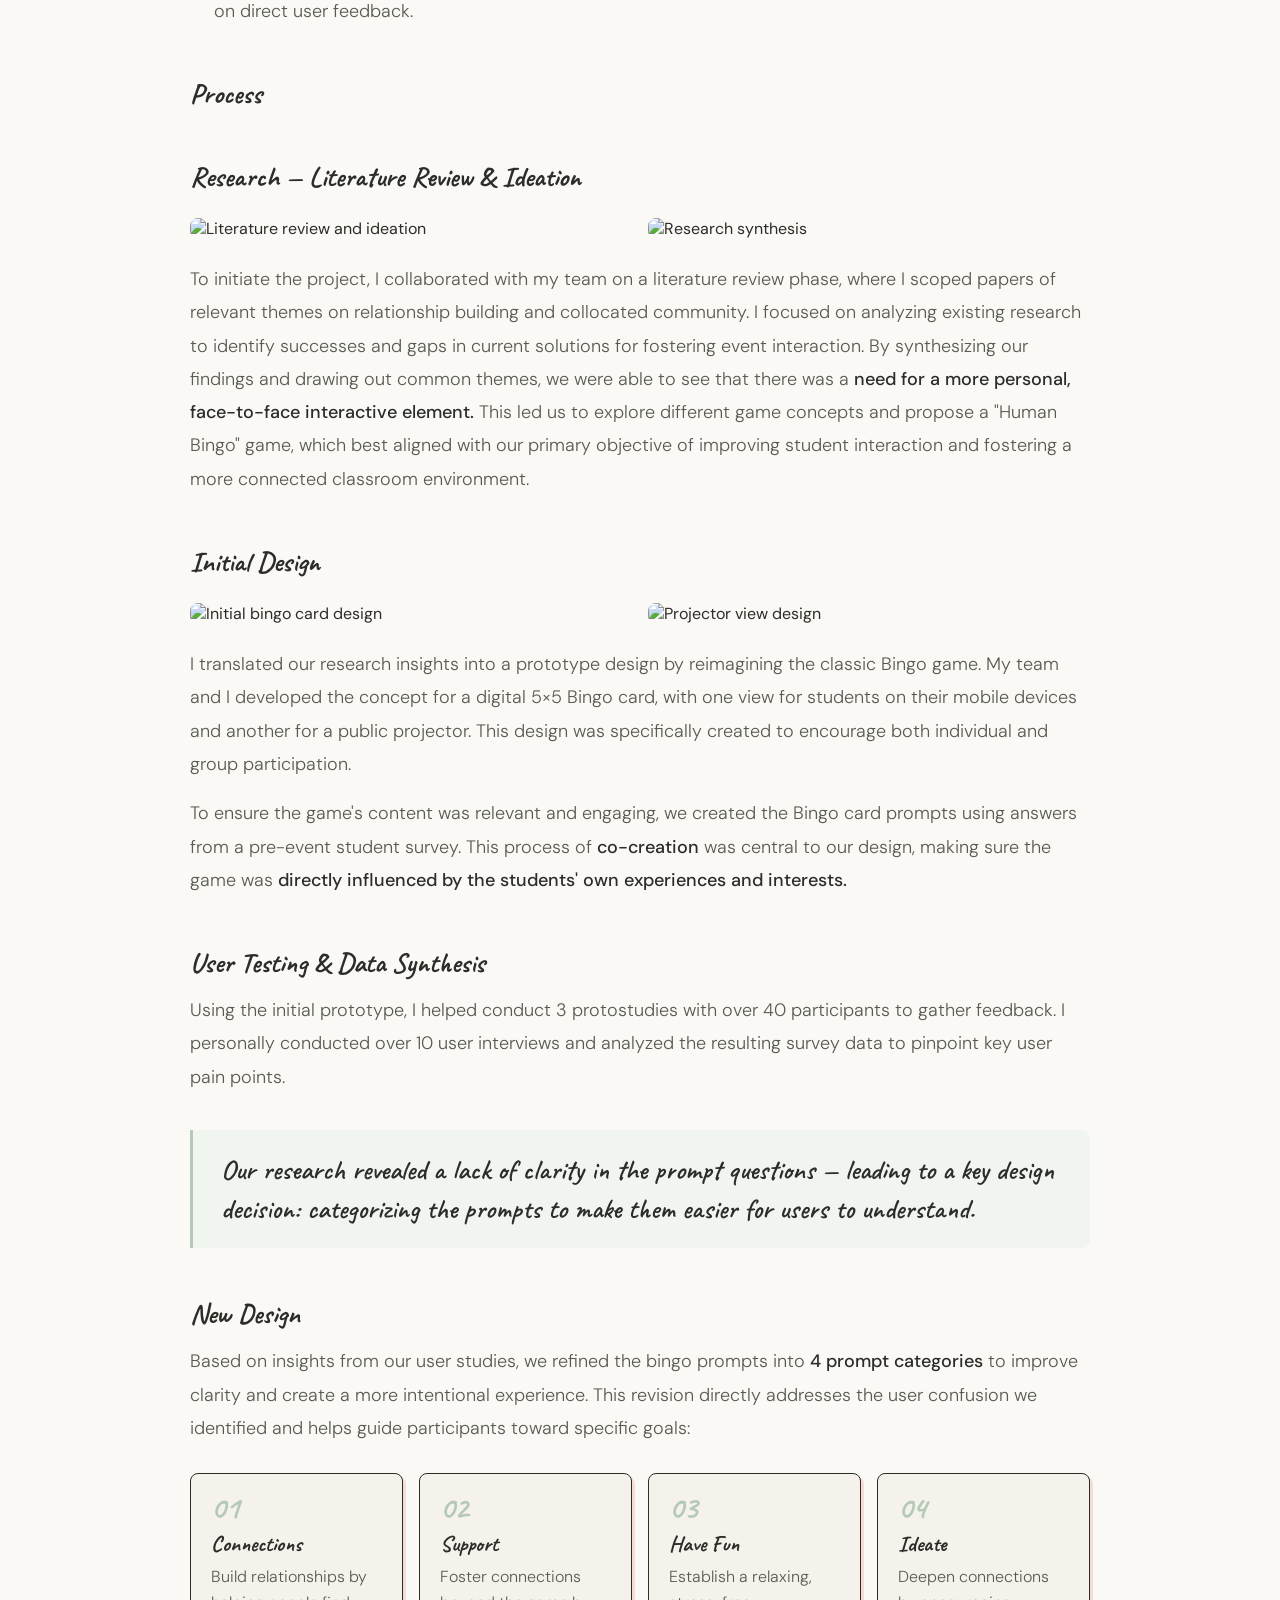
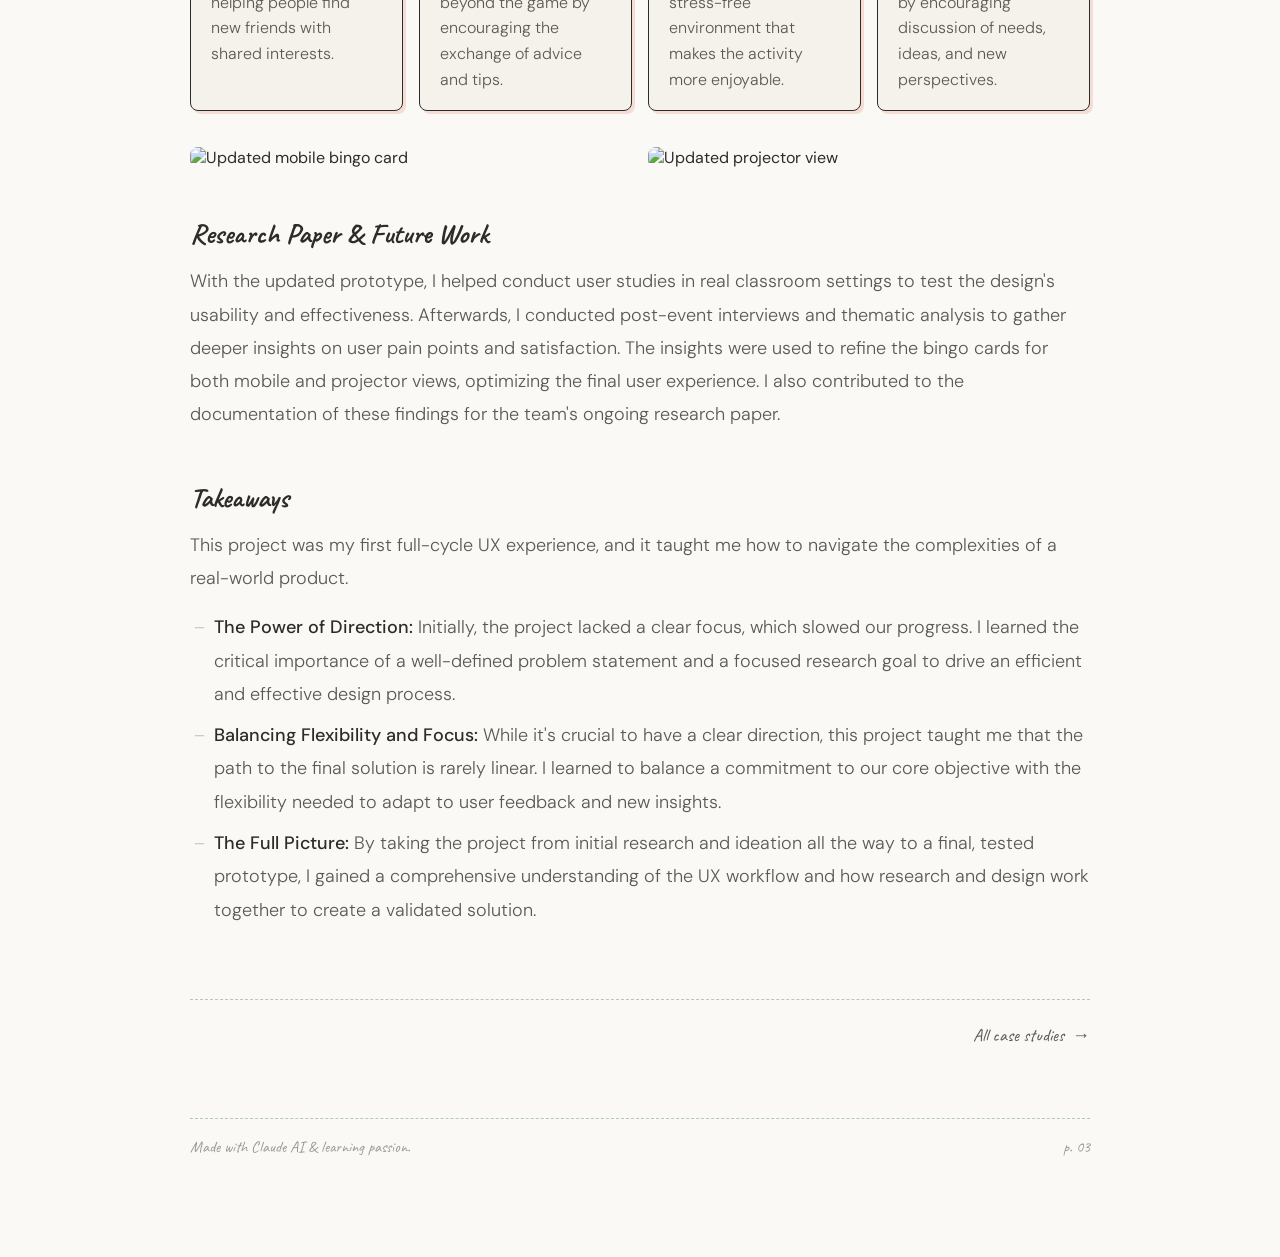
==== commit 2275751b: "Refactor blossom.html to improve layout Removed horizontal rules and added div elements for styling." ====
--- a/blossom.html
+++ b/blossom.html
@@ -39,9 +39,6 @@
       <p class="cs-subtitle">
         A platform developed from research related to designing co-created community events that foster interactions in the Tech4Good lab, a Social Computing Lab, at the University of California Santa Cruz.
       </p>
-    </div>
-    <div class="cs-sticky alt">
-      <img src="https://framerusercontent.com/images/zyepRyvwvXXWQhrBdJB7xrNBymA.png" alt="Blossom bingo cards" />
     </div>
   </header>
 
@@ -102,8 +99,8 @@
       <li>Conducted iterative prototype testing and analysis, refining prompt wording and interaction flow based on direct user feedback.</li>
     </ul>
 
-    <hr class="cs-process-divider" />
     <h2>Process</h2>
+    <div class="line"></div>
 
     <h2>Research — Literature Review &amp; Ideation</h2>
     <div class="cs-image-grid">
@@ -172,8 +169,8 @@
       With the updated prototype, I helped conduct user studies in real classroom settings to test the design's usability and effectiveness. Afterwards, I conducted post-event interviews and thematic analysis to gather deeper insights on user pain points and satisfaction. The insights were used to refine the bingo cards for both mobile and projector views, optimizing the final user experience. I also contributed to the documentation of these findings for the team's ongoing research paper.
     </p>
 
-    <hr class="cs-process-divider" />
     <h2>Takeaways</h2>
+    <div class="line"></div>
     <p>
       This project was my first full-cycle UX experience, and it taught me how to navigate the complexities of a real-world product.
     </p>
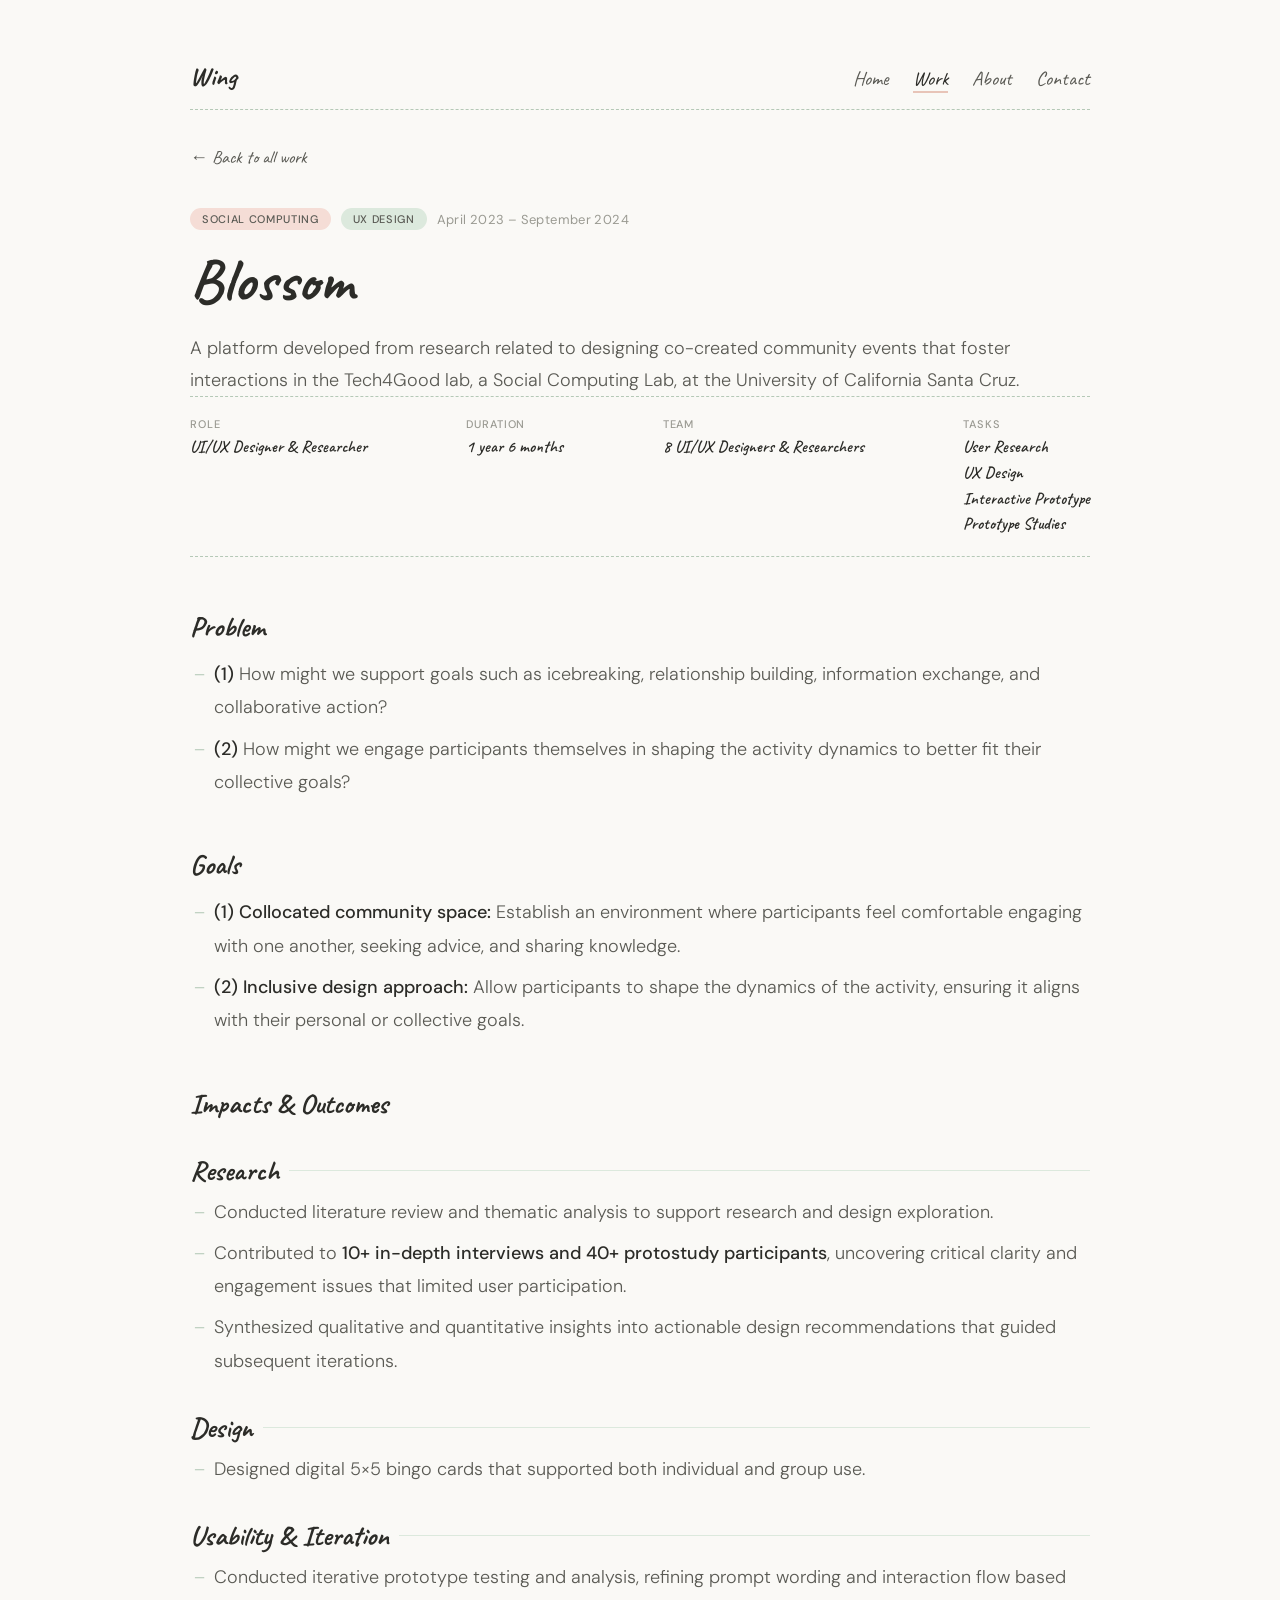
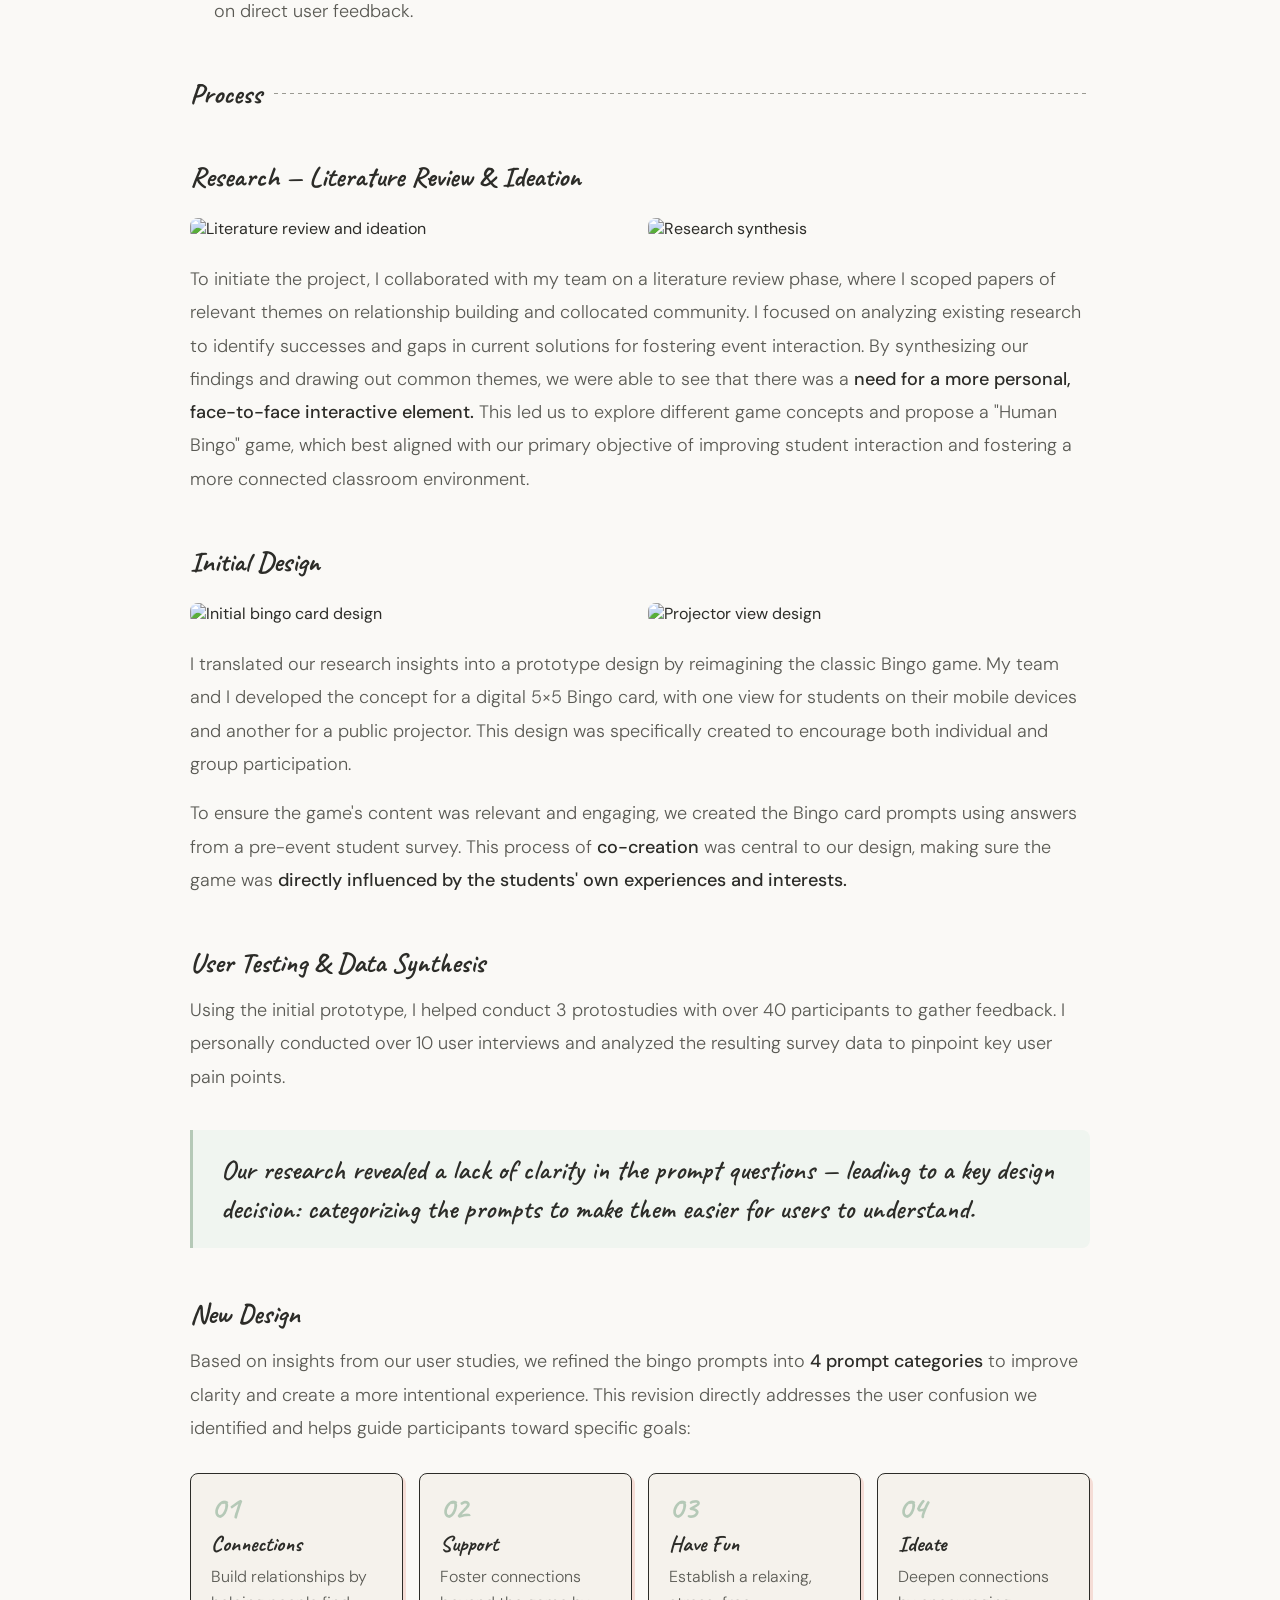
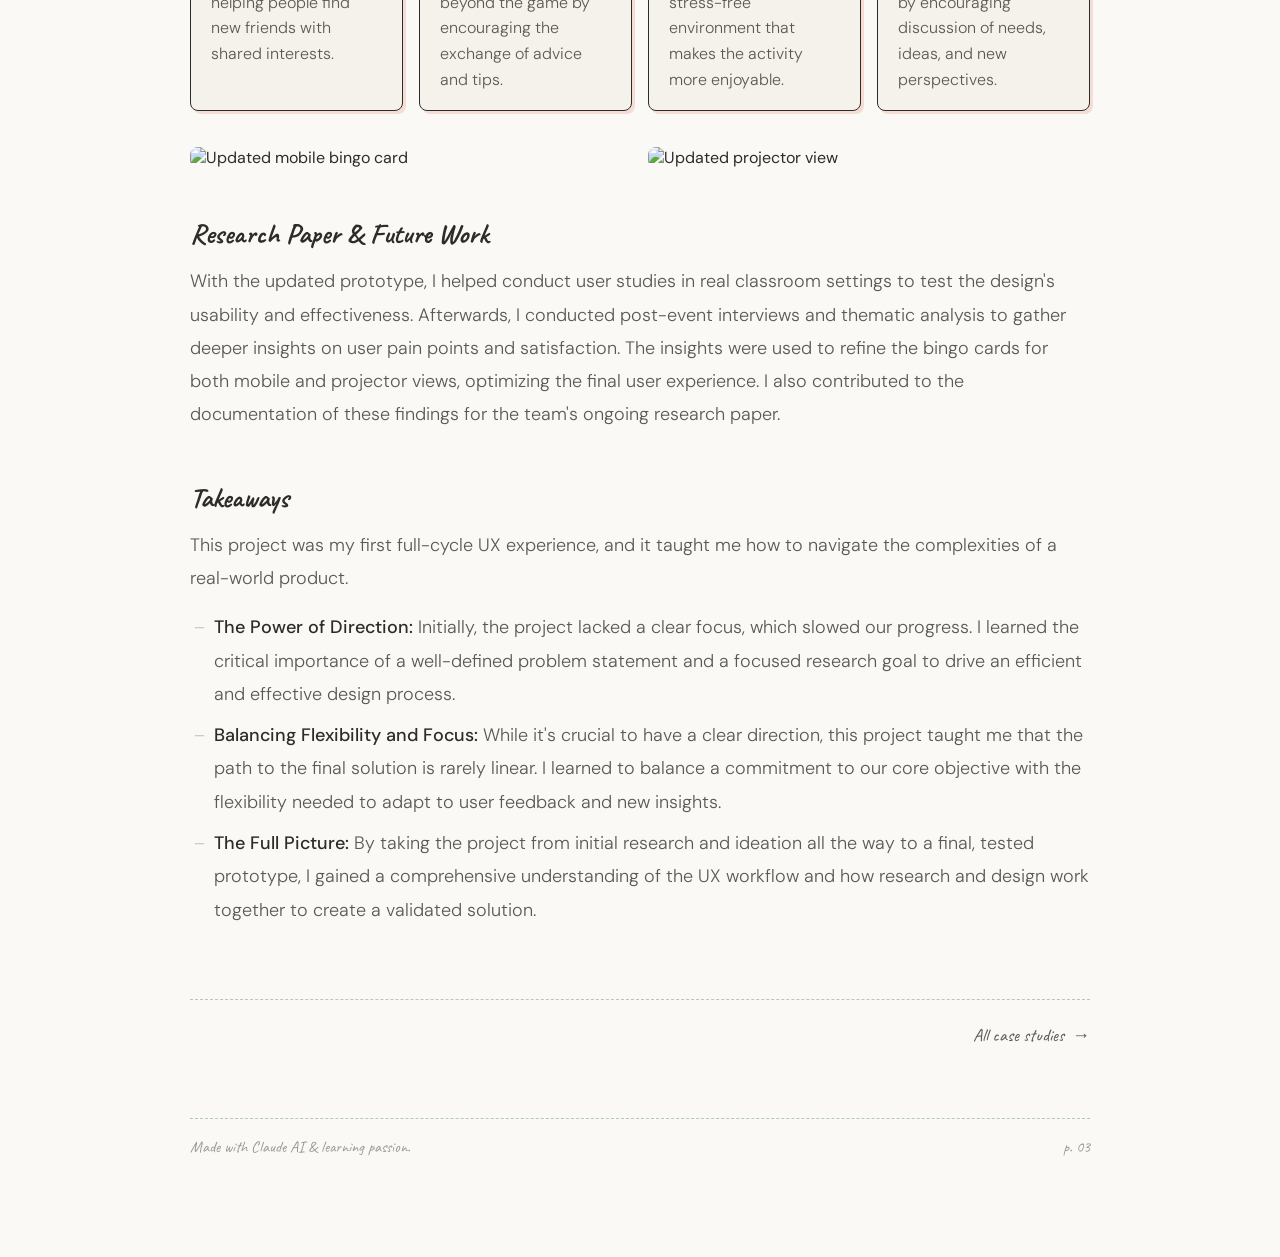
==== commit 1f8cefce: "Add image and update process section in blossom.html" ====
--- a/blossom.html
+++ b/blossom.html
@@ -39,6 +39,9 @@
       <p class="cs-subtitle">
         A platform developed from research related to designing co-created community events that foster interactions in the Tech4Good lab, a Social Computing Lab, at the University of California Santa Cruz.
       </p>
+    </div>
+    <div class="cs-sticky alt">
+      <img src="https://framerusercontent.com/images/zyepRyvwvXXWQhrBdJB7xrNBymA.png" alt="Blossom bingo cards" />
     </div>
   </header>
 
@@ -99,8 +102,7 @@
       <li>Conducted iterative prototype testing and analysis, refining prompt wording and interaction flow based on direct user feedback.</li>
     </ul>
 
-    <h2>Process</h2>
-    <div class="line"></div>
+    <div class="cs-process-divider"><span>Process</span></div>
 
     <h2>Research — Literature Review &amp; Ideation</h2>
     <div class="cs-image-grid">
@@ -170,7 +172,6 @@
     </p>
 
     <h2>Takeaways</h2>
-    <div class="line"></div>
     <p>
       This project was my first full-cycle UX experience, and it taught me how to navigate the complexities of a real-world product.
     </p>
--- a/style.css
+++ b/style.css
@@ -449,7 +449,7 @@
   gap: 0;
   margin-top: 0;
   padding: 20px 0;
-  border-top: 1.5px solid var(--ink);
+  border-top: 1.5px dashed var(--sage);
   border-bottom: 1.5px dashed var(--sage);
   margin-bottom: 52px;
   justify-content: space-between;
@@ -528,11 +528,32 @@
   opacity: 0.3;
 }
 
-/* Dotted divider between Impacts & Outcomes and Process */
+/* Dotted divider between Impacts & Outcomes and Process —
+   matches the home page "Case Studies ------" section label */
 .cs-process-divider {
-  border: none;
-  border-top: 1.5px dashed var(--sage);
-  margin: 48px 0 0;
+  display: flex;
+  align-items: center;
+  gap: 12px;
+  margin: 48px 0 28px;
+}
+
+.cs-process-divider span {
+  font-family: 'Caveat', cursive;
+  font-size: 28px;
+  font-weight: 700;
+  color: var(--ink);
+  white-space: nowrap;
+}
+
+.cs-process-divider::after {
+  content: '';
+  flex: 1;
+  height: 1.5px;
+  background: repeating-linear-gradient(
+    to right,
+    var(--ink-light) 0, var(--ink-light) 4px,
+    transparent 4px, transparent 8px
+  );
 }
 
 /* Content sections */
@@ -889,7 +910,7 @@
 
 .case-card-body {
   padding: 14px 16px 18px;
-  border-top: 1.5px solid var(--ink);
+  border-top: 1.5px dashed var(--sage);
 }
 
 .case-tag {
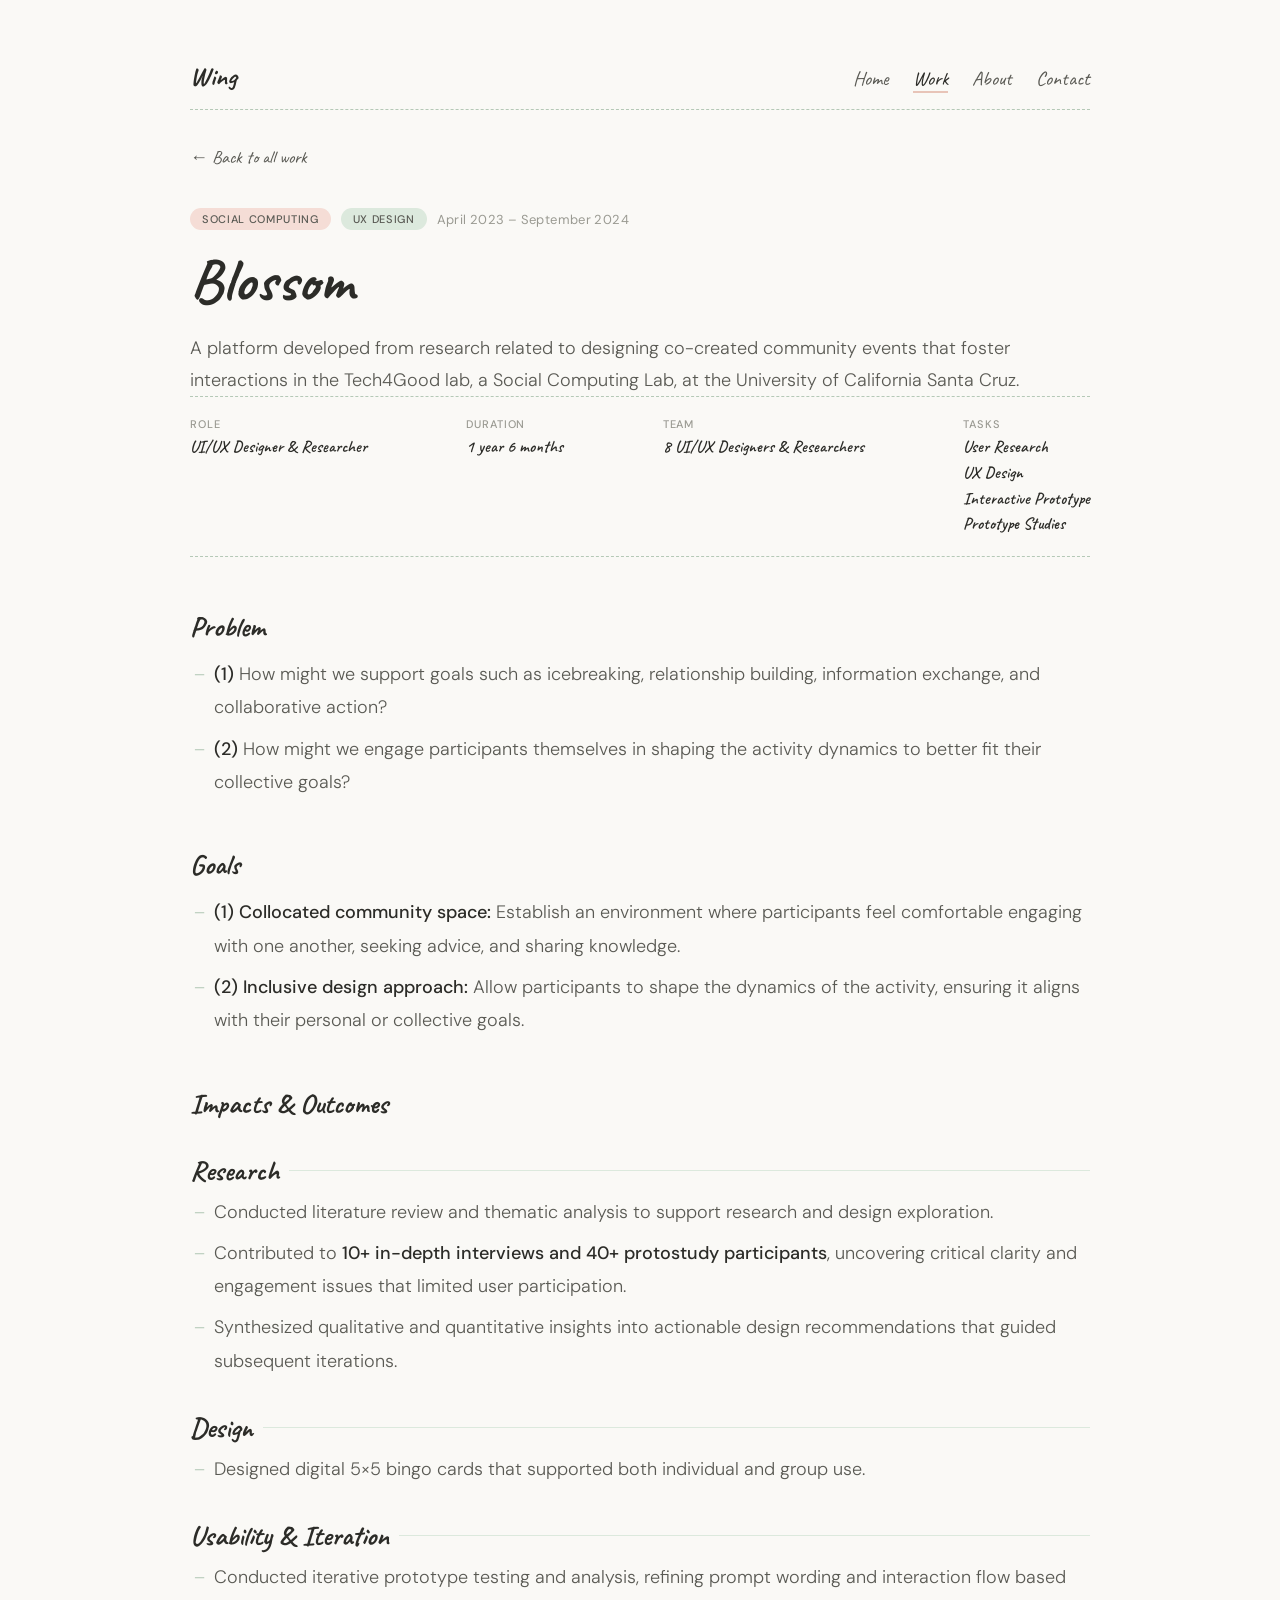
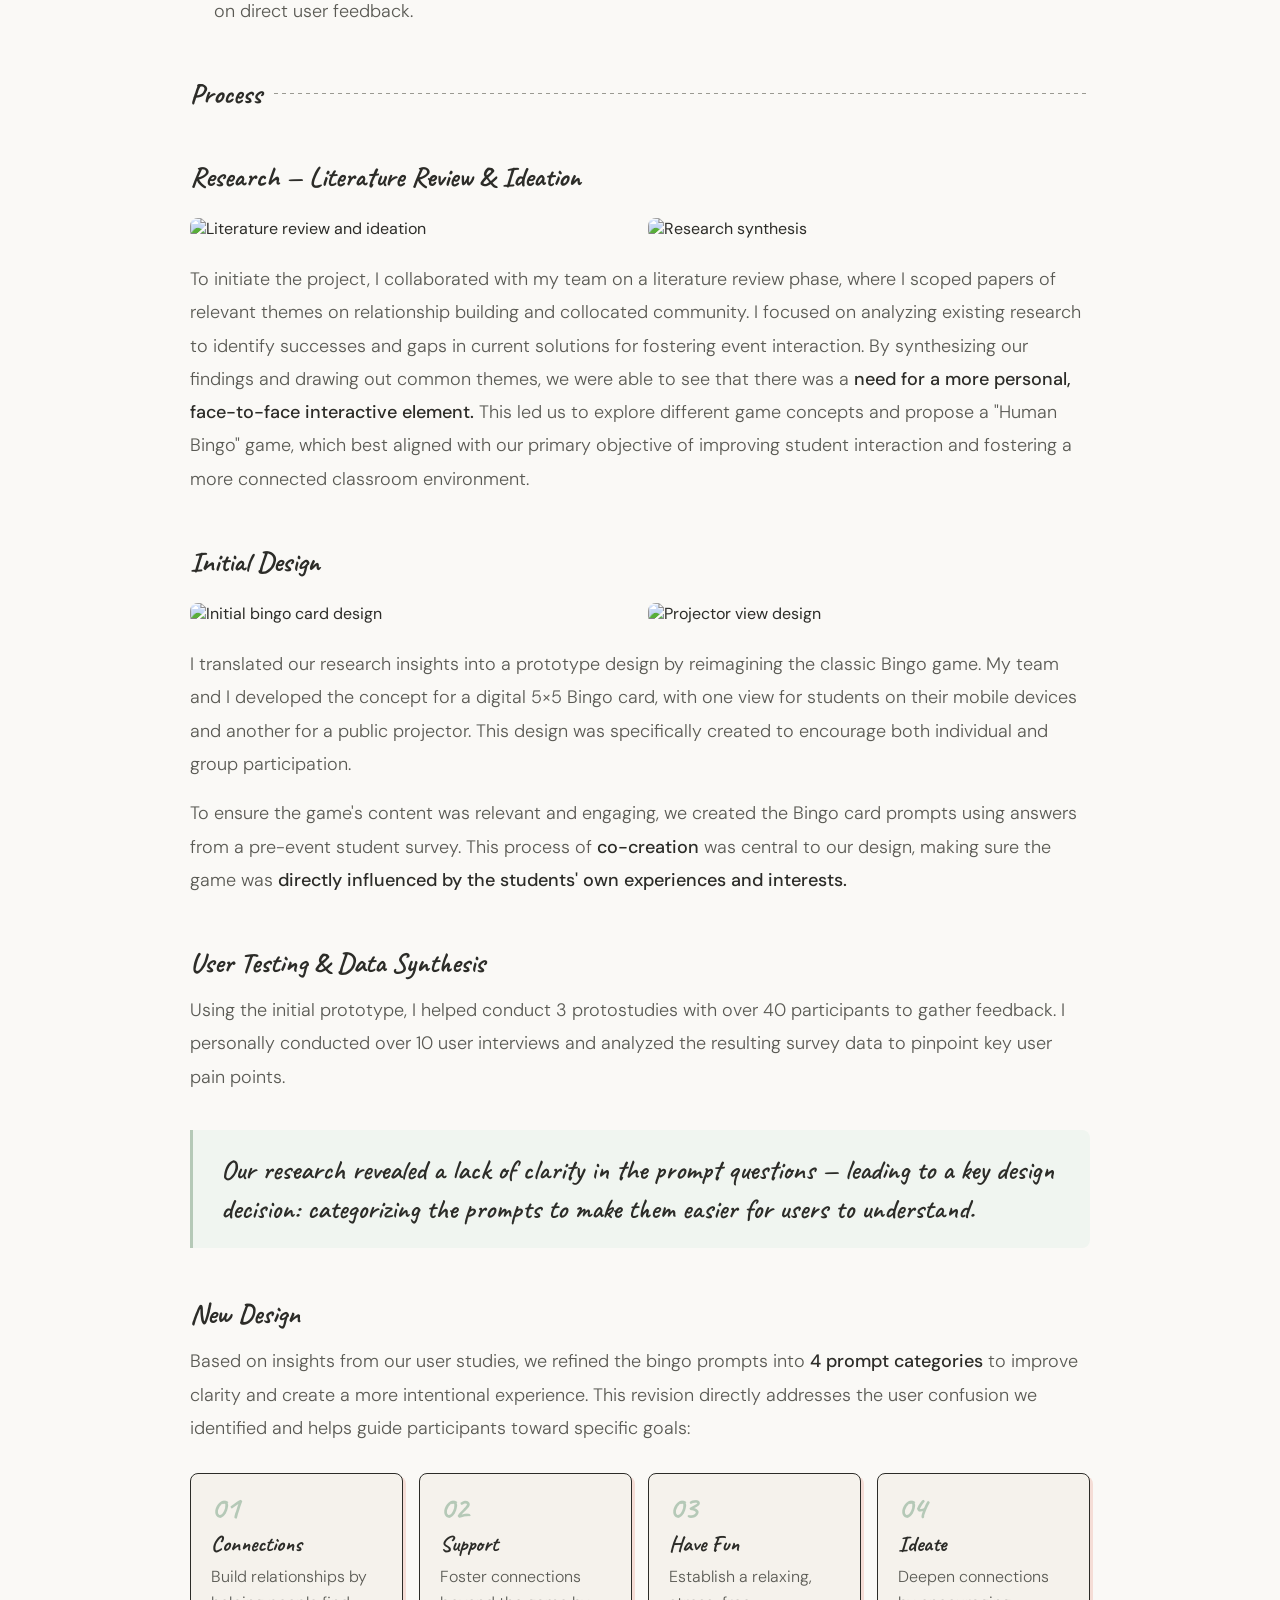
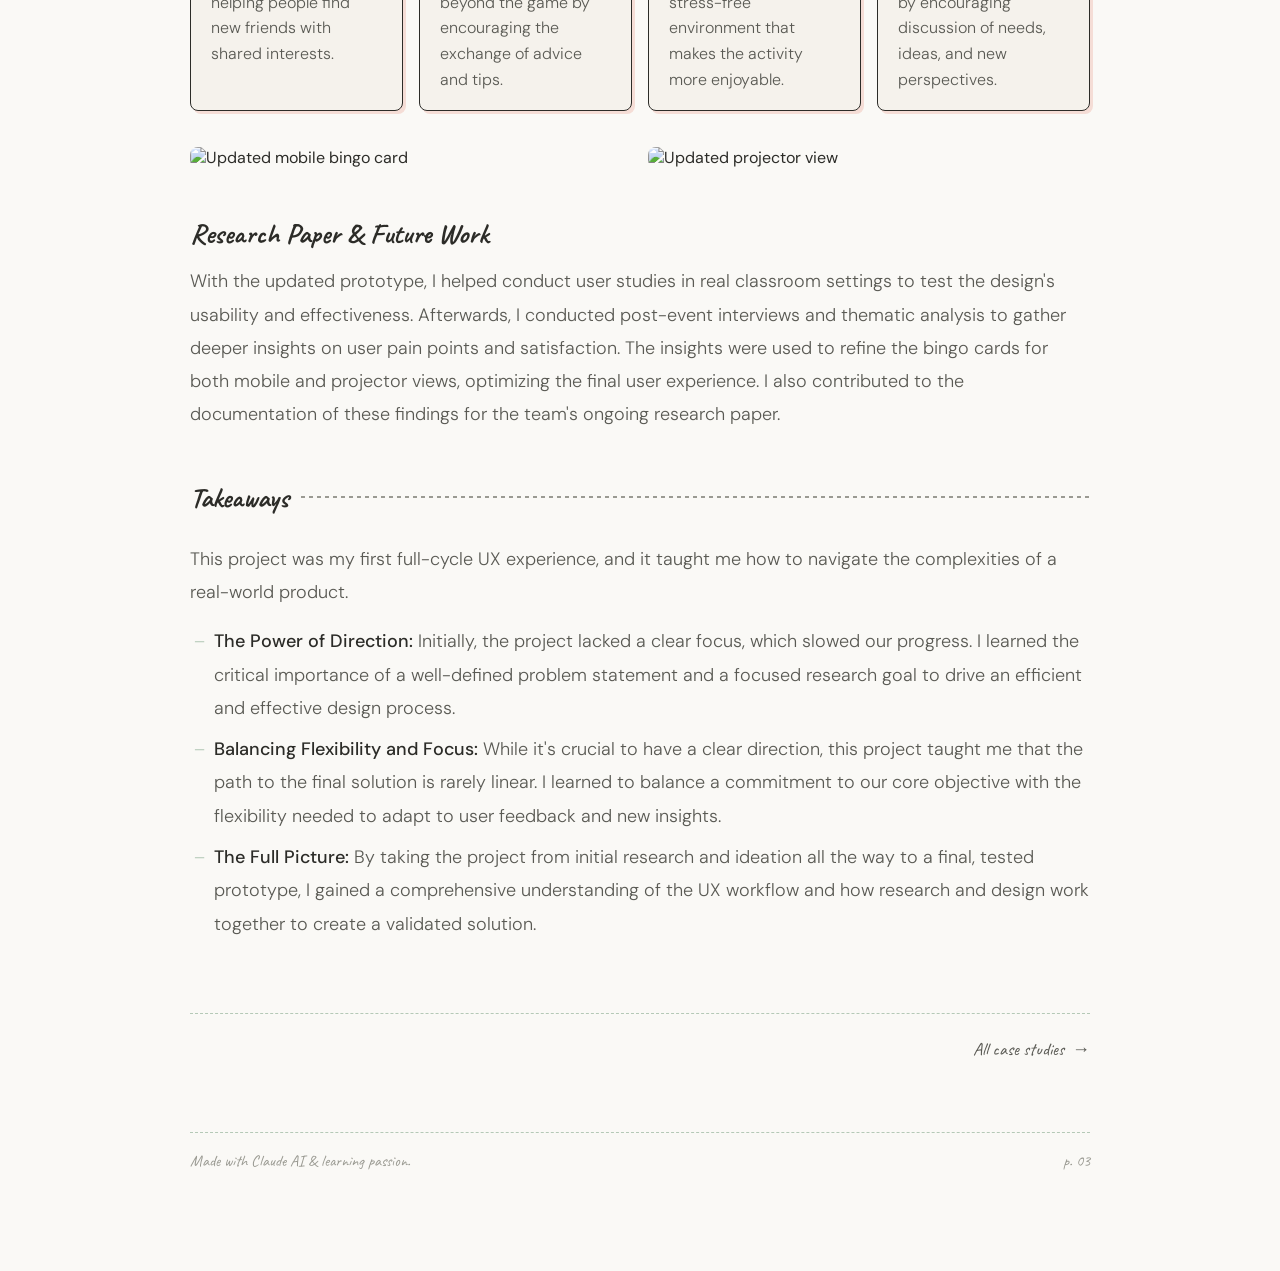
==== commit a93e7b62: "Update blossom.html" ====
--- a/blossom.html
+++ b/blossom.html
@@ -171,7 +171,7 @@
       With the updated prototype, I helped conduct user studies in real classroom settings to test the design's usability and effectiveness. Afterwards, I conducted post-event interviews and thematic analysis to gather deeper insights on user pain points and satisfaction. The insights were used to refine the bingo cards for both mobile and projector views, optimizing the final user experience. I also contributed to the documentation of these findings for the team's ongoing research paper.
     </p>
 
-    <h2>Takeaways</h2>
+    <div class="cs-process-divider"><span>Takeaways</span></div>
     <p>
       This project was my first full-cycle UX experience, and it taught me how to navigate the complexities of a real-world product.
     </p>
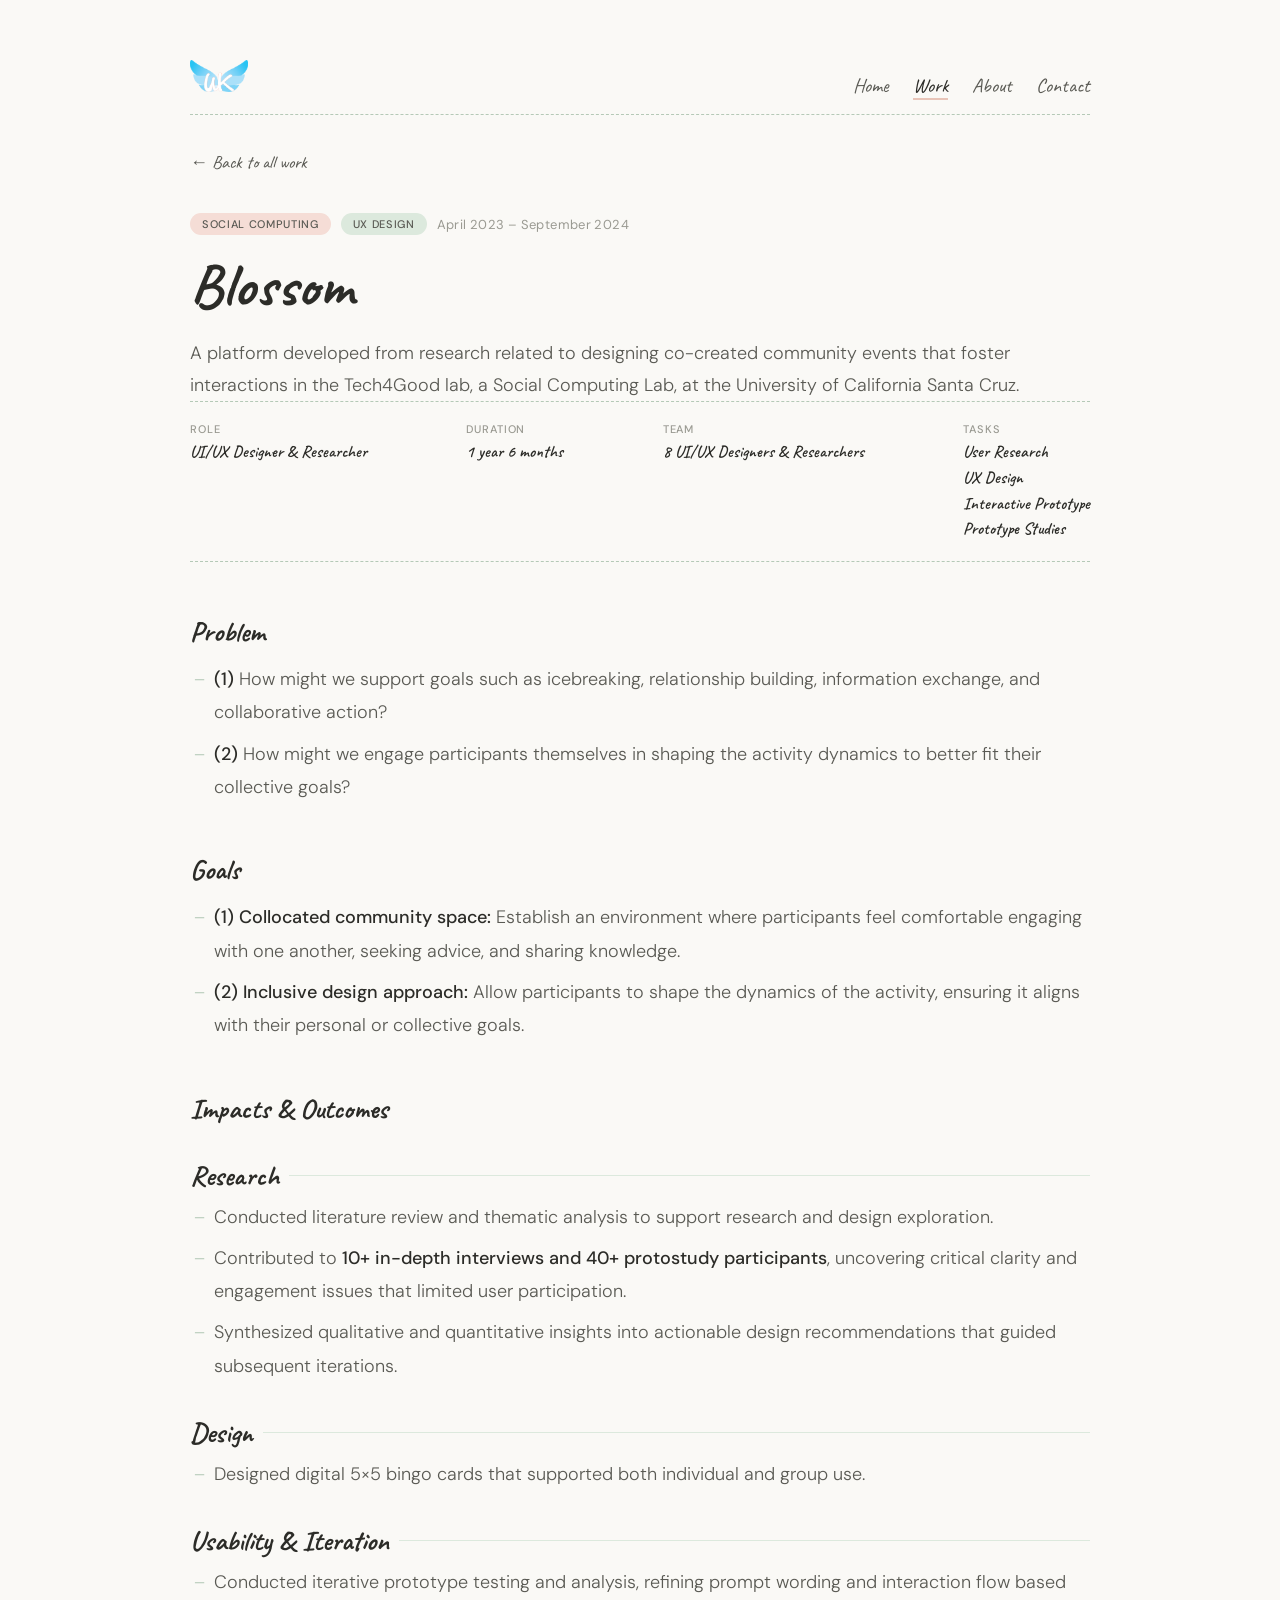
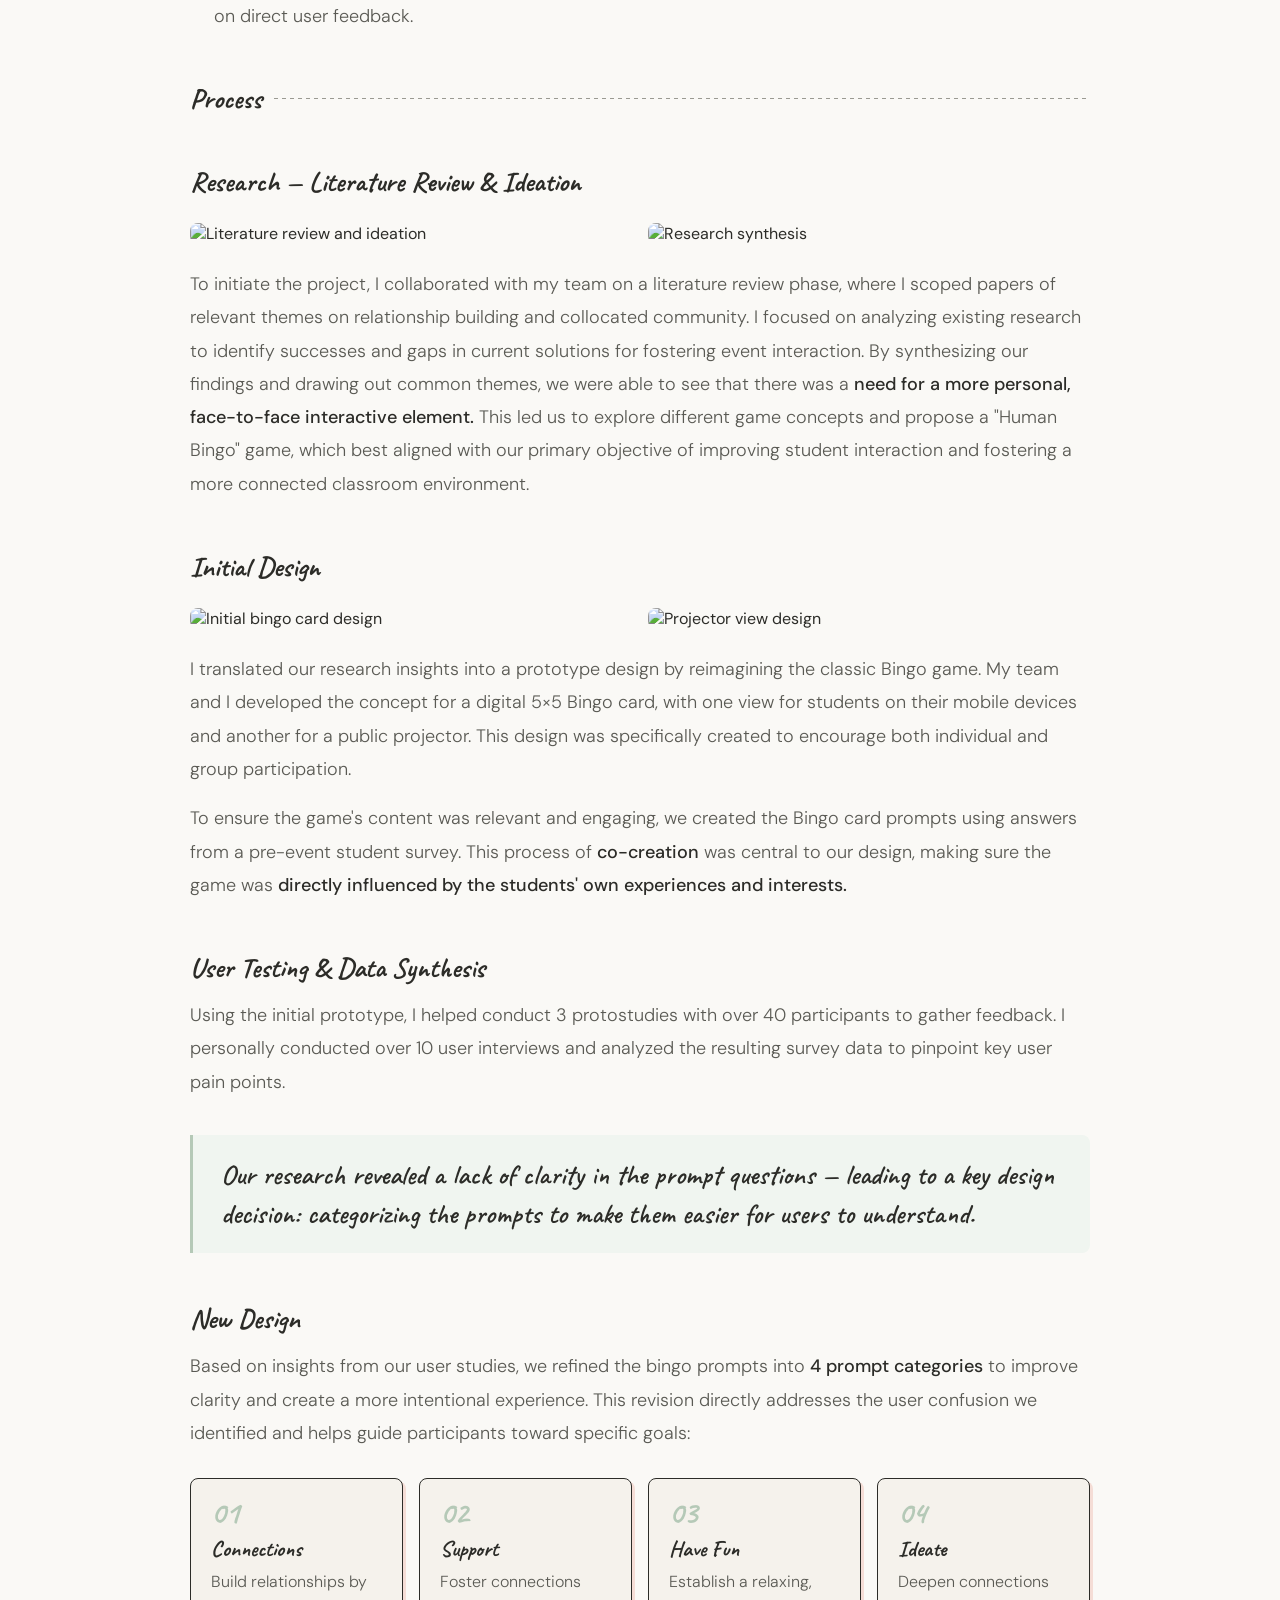
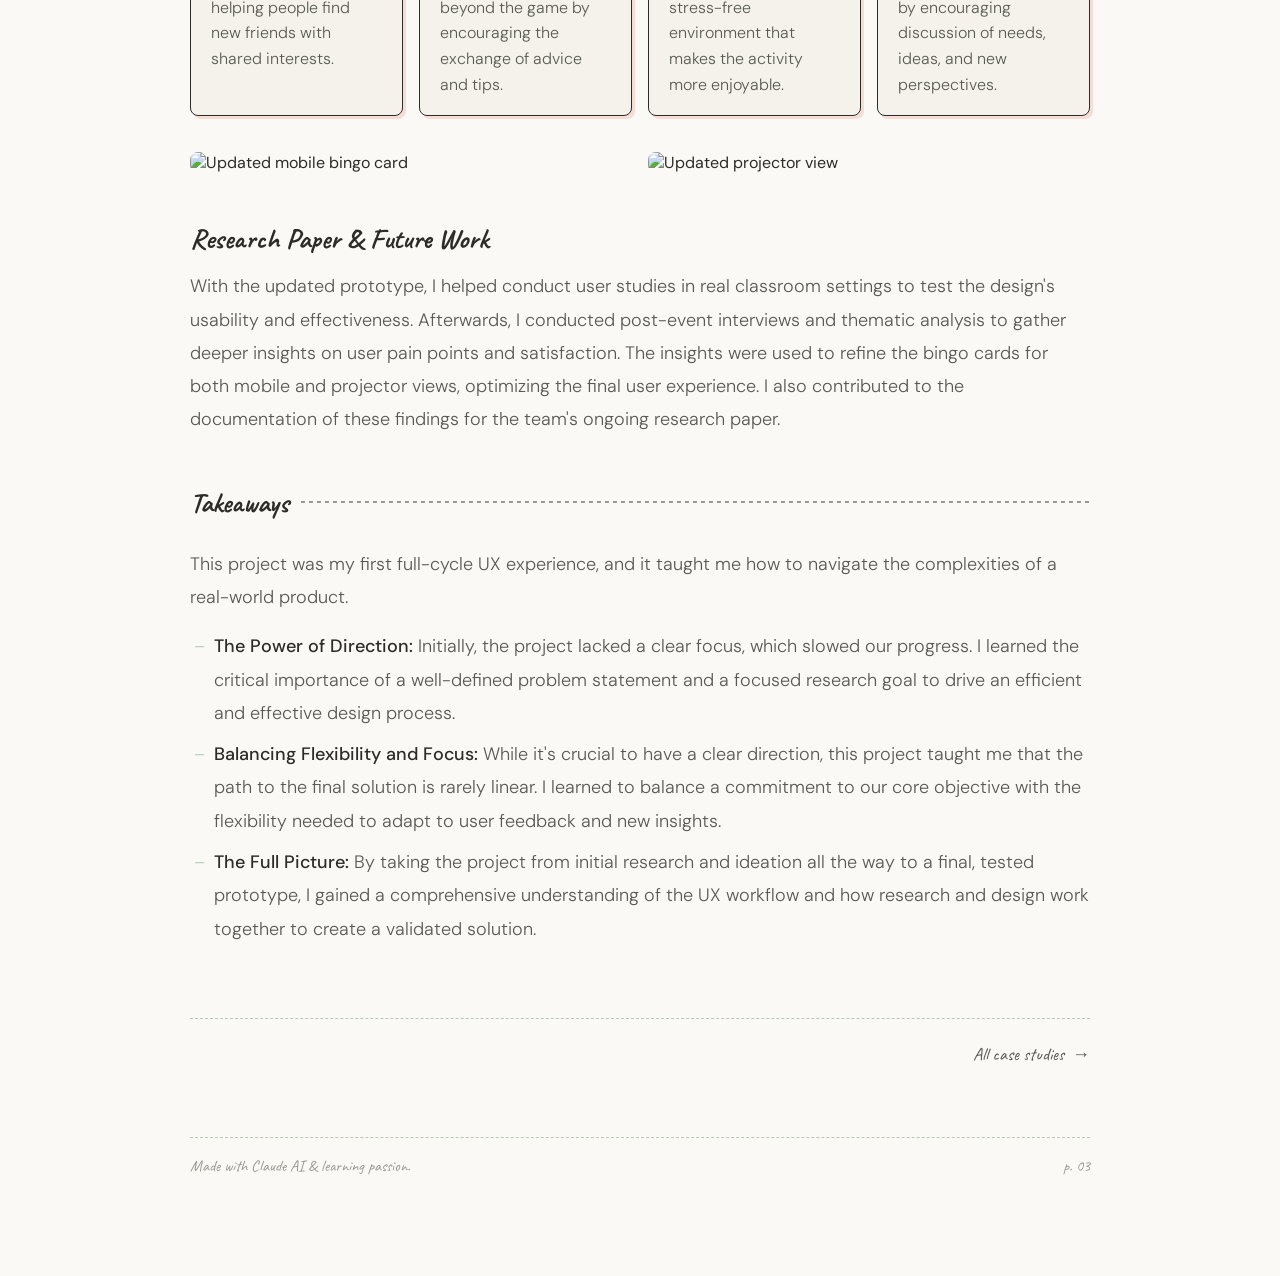
==== commit f56c196e: "Replace text link with image logo in navigation" ====
--- a/blossom.html
+++ b/blossom.html
@@ -17,7 +17,7 @@
 <div class="content-wrap">
 
   <nav>
-    <a href="home.html" class="nav-logo">Wing</a>
+    <a href="home.html" class="nav-logo"><img src="Images/logo.png" alt="Wing" class="nav-logo-img" /></a>
     <ul class="nav-links">
       <li><a href="home.html">Home</a></li>
       <li><a href="home.html#work" class="active">Work</a></li>
--- a/style.css
+++ b/style.css
@@ -58,6 +58,12 @@
   border-bottom: 1.5px dashed var(--sage);
 }
 
+.nav-logo-img {
+  height: 32px;
+  width: auto;
+  display: block;
+}
+
 .nav-logo {
   font-family: 'Caveat', cursive;
   font-size: 26px;
@@ -880,7 +886,7 @@
 }
 
 .case-card-thumb {
-  height: 130px;
+  height: 160px;
   display: flex;
   align-items: center;
   justify-content: center;
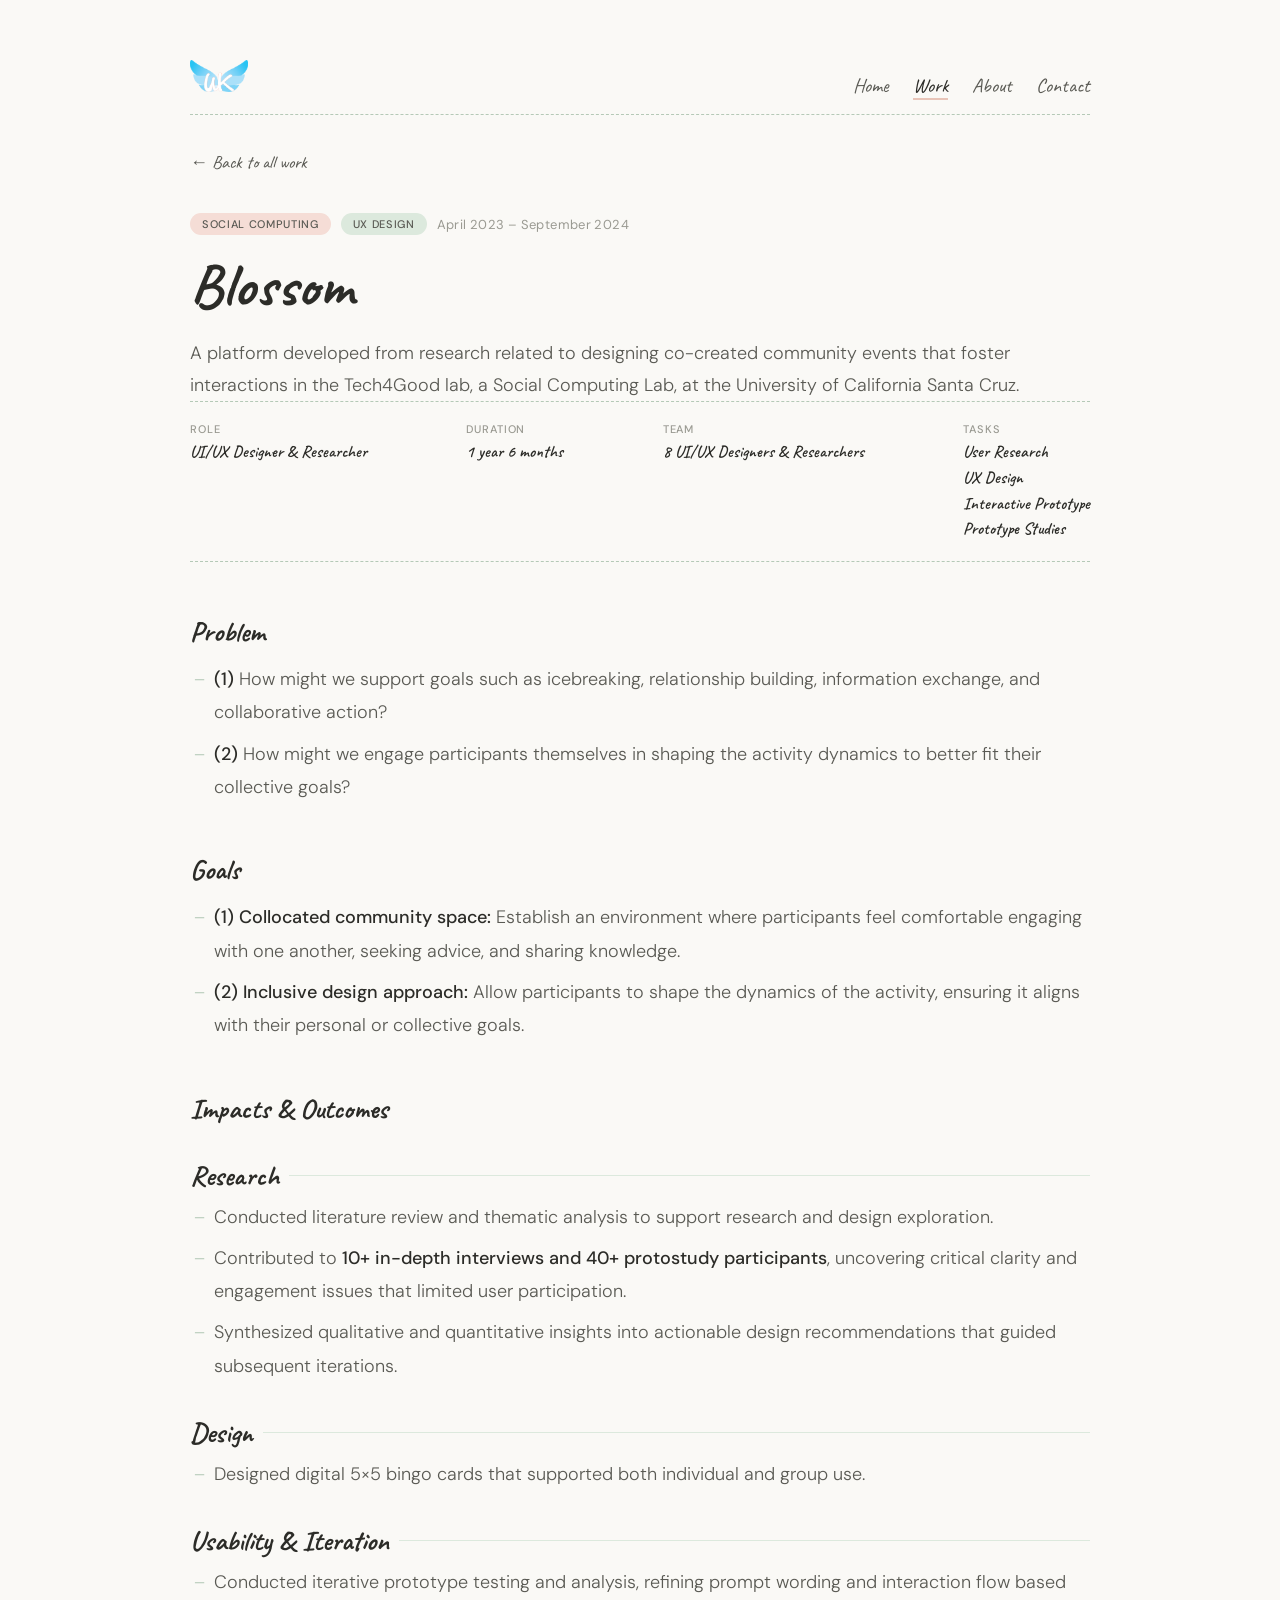
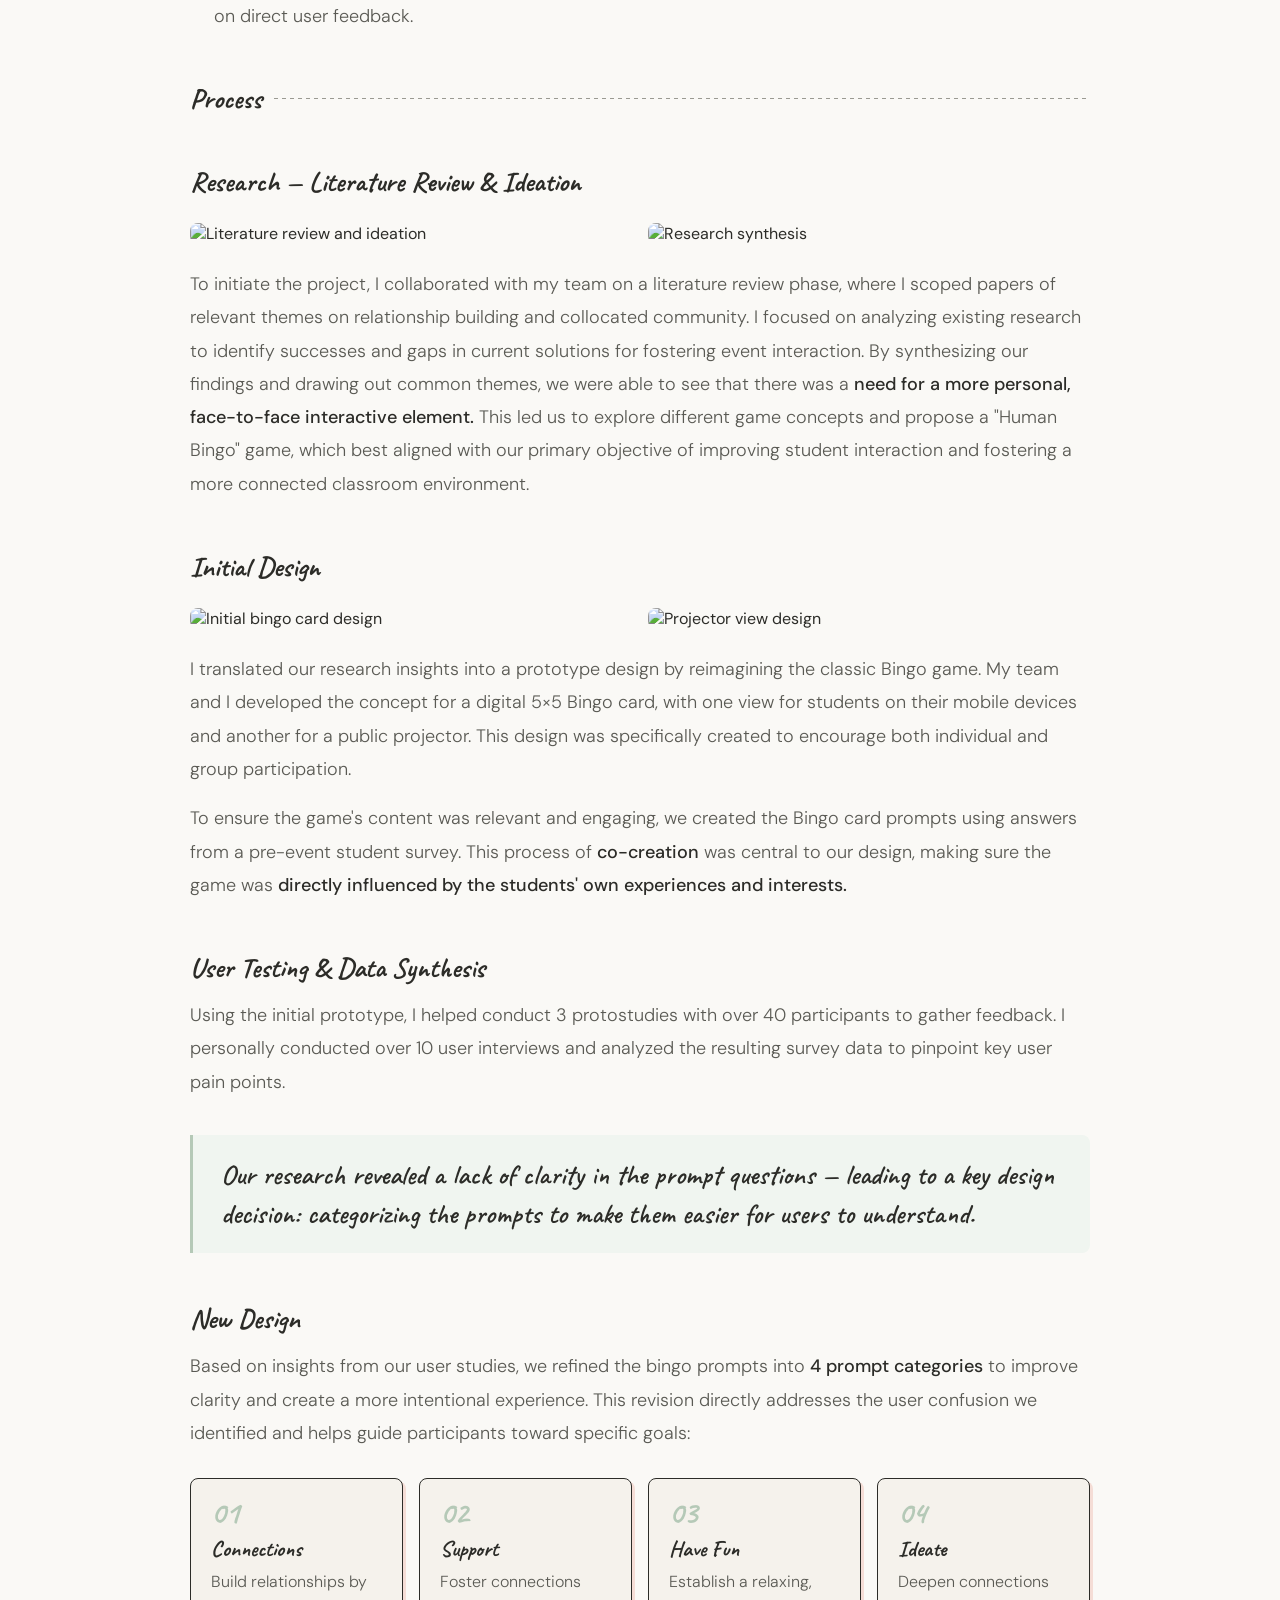
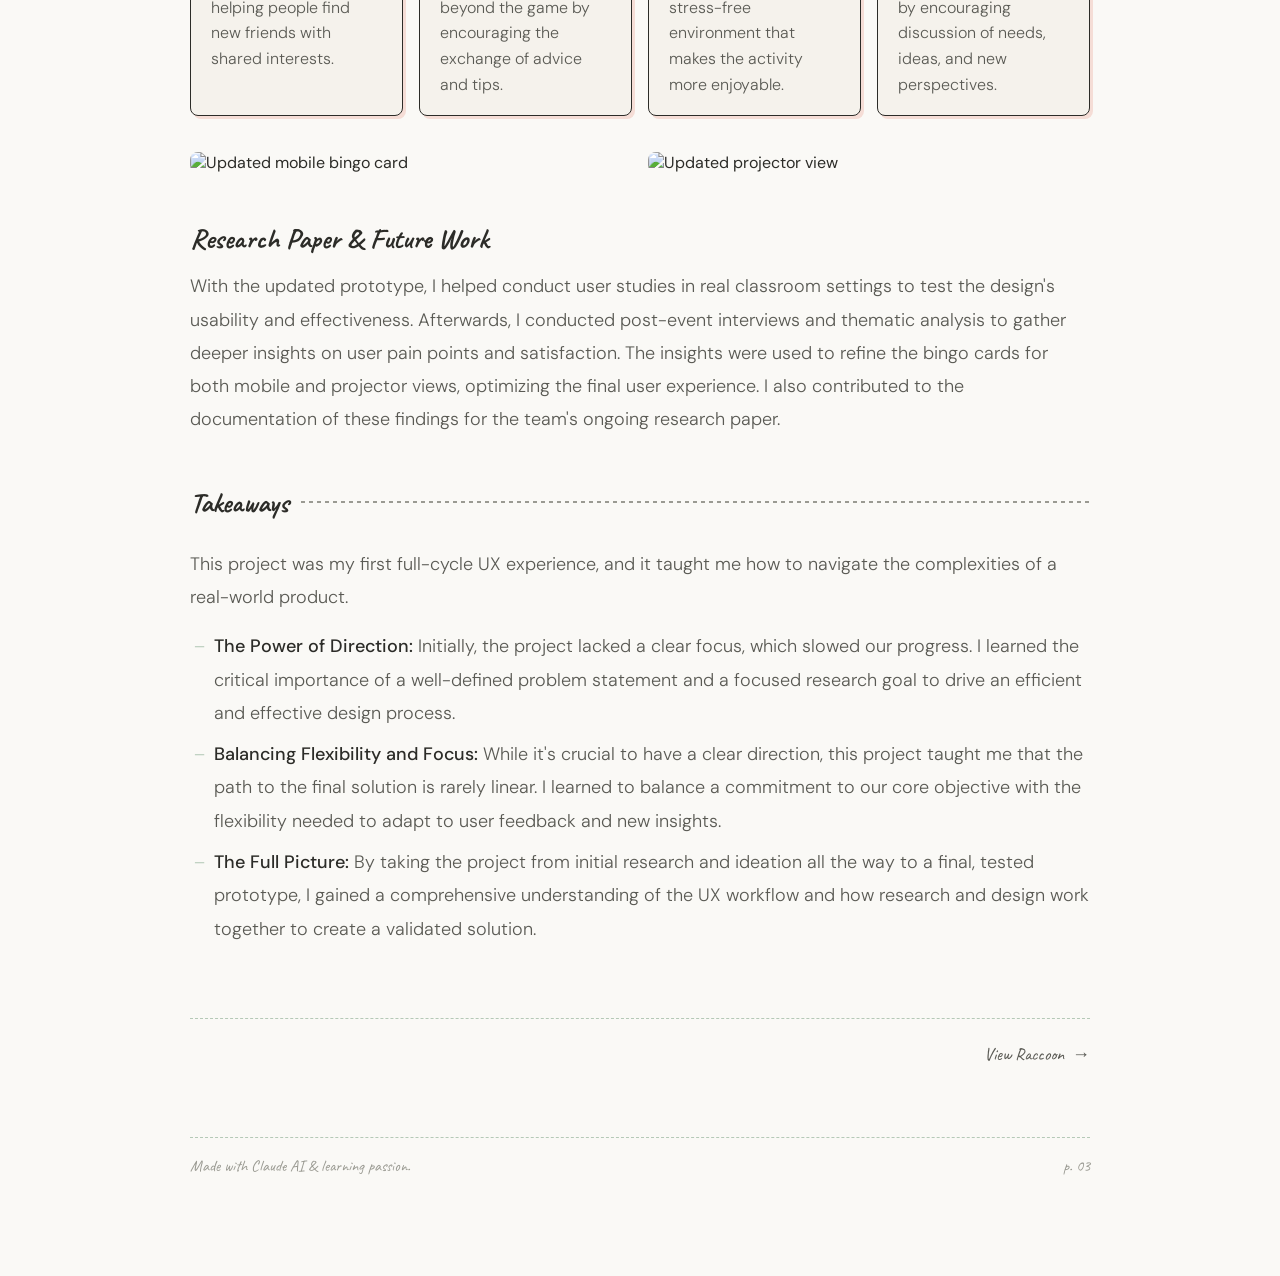
==== commit 0e1b5d78: "Update navigation link to Raccoon page" ====
--- a/blossom.html
+++ b/blossom.html
@@ -185,7 +185,7 @@
 
   <div class="cs-nav">
     <span></span>
-    <a href="home.html#work" class="cs-nav-link next">All case studies <span>→</span></a>
+    <a href="raccoon.html" class="cs-nav-link next">View Raccoon<span>→</span></a>
   </div>
 
   <footer>
--- a/style.css
+++ b/style.css
@@ -269,11 +269,11 @@
 .hero-inner {
   display: flex;
   align-items: flex-start;
-  gap: 12px;
+  gap: 32px;
   flex-wrap: wrap;
 }
 
-.hero-text { flex: 1; min-width: 260px; }
+.hero-text { flex: 1; min-width: 260px; max-width: 520px; }
 
 .hero-photo-wrap {
   flex-shrink: 0;
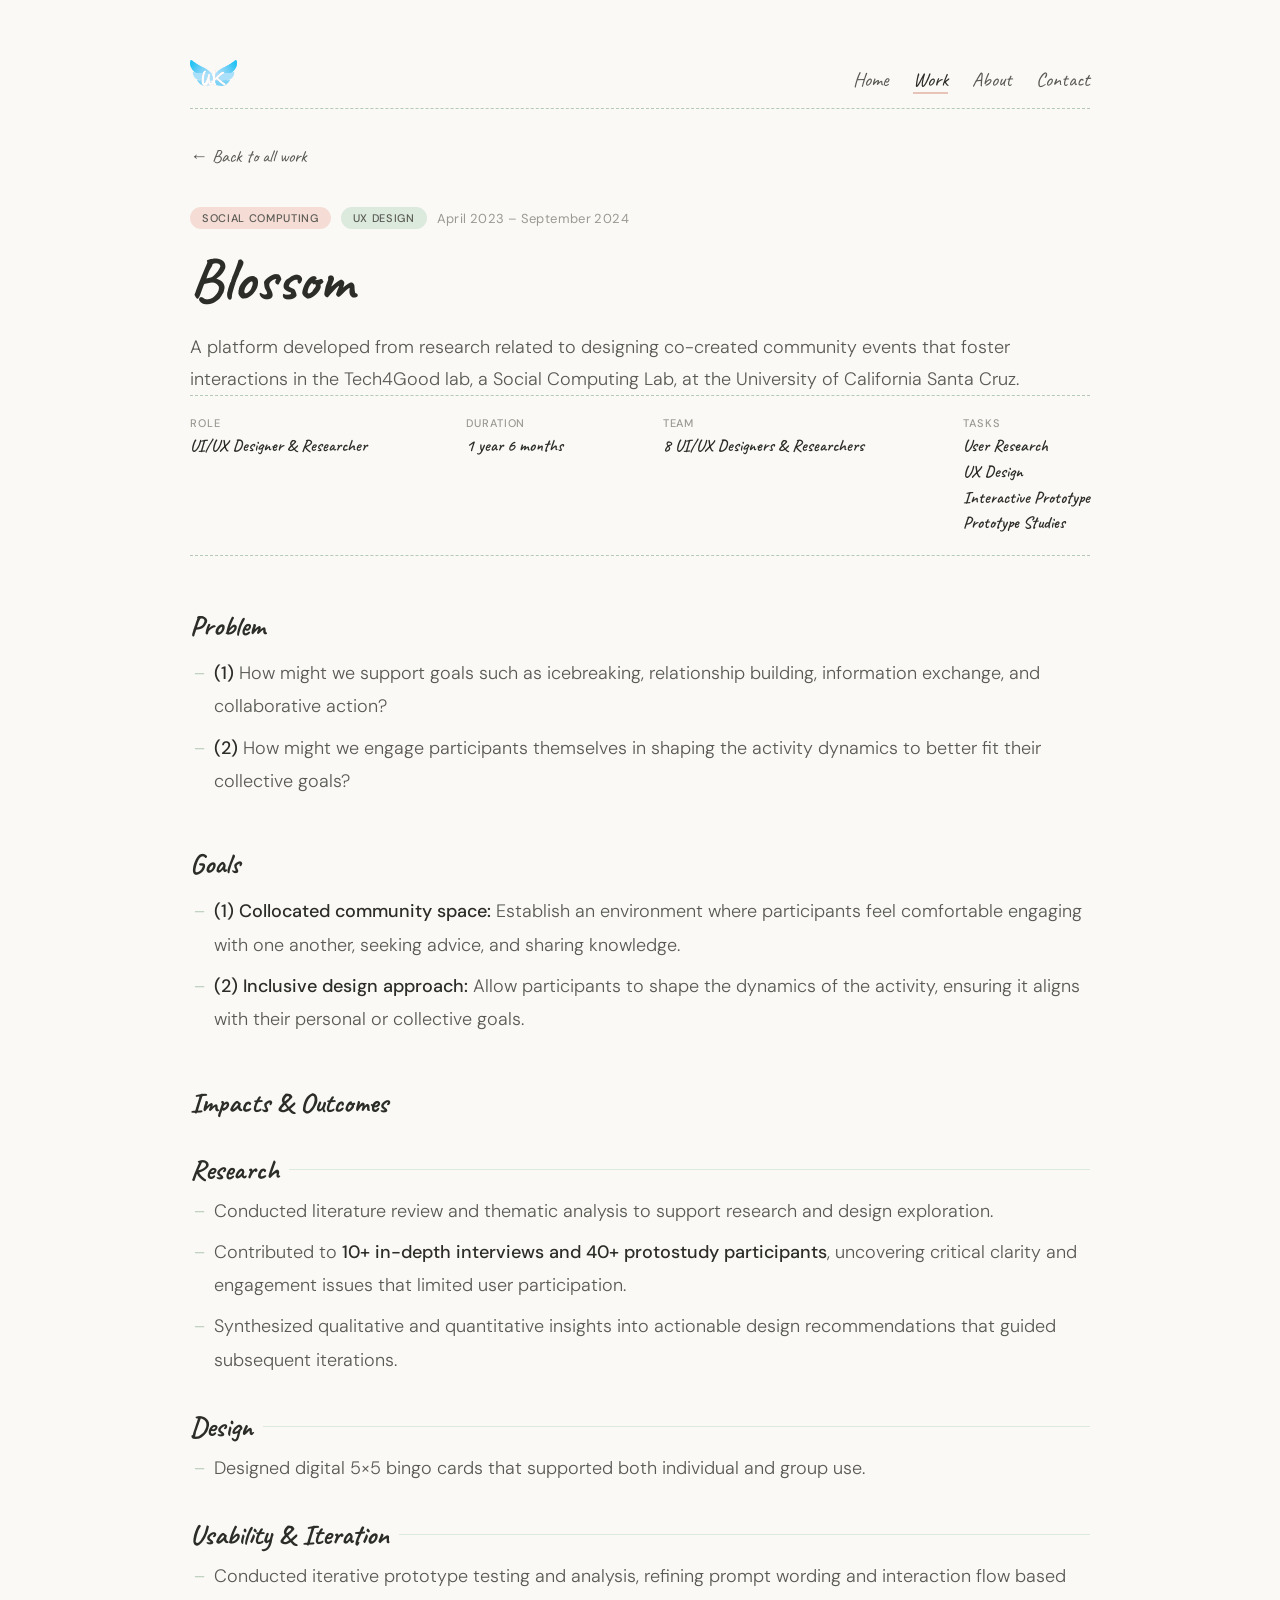
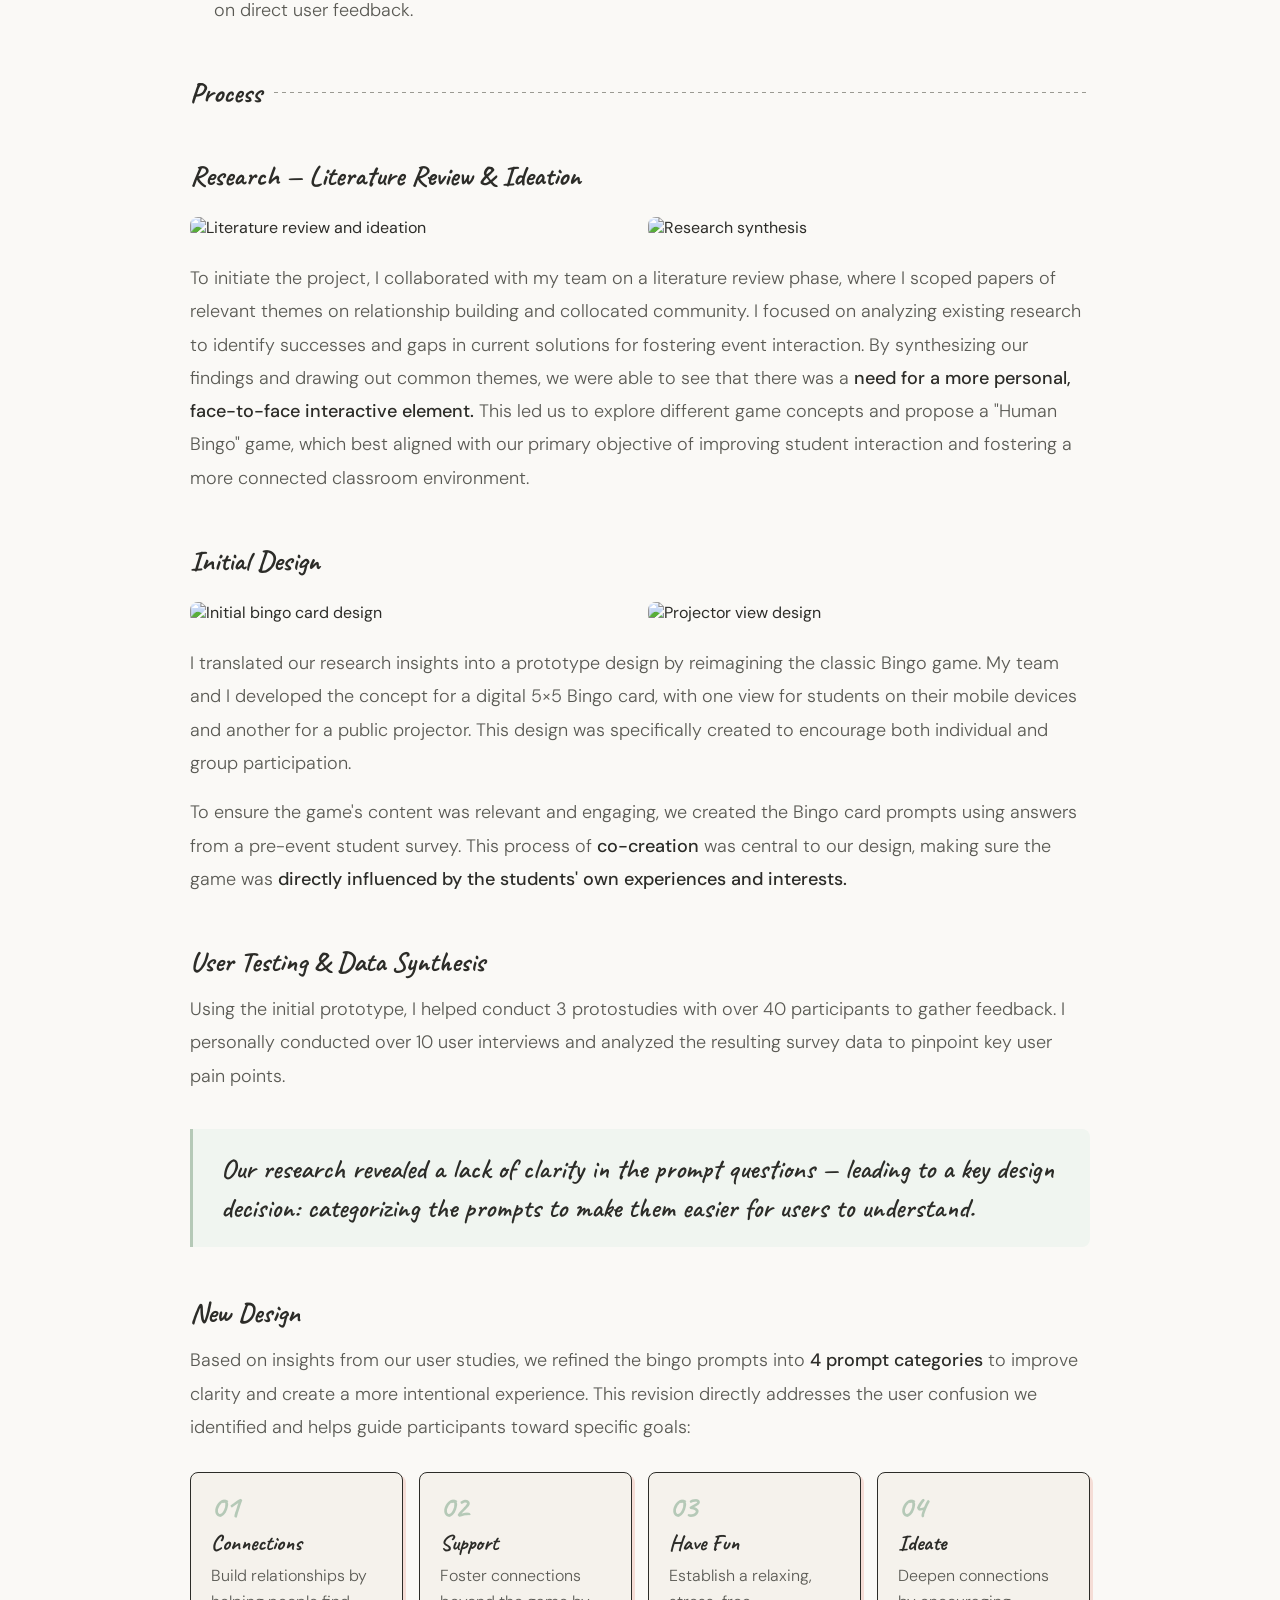
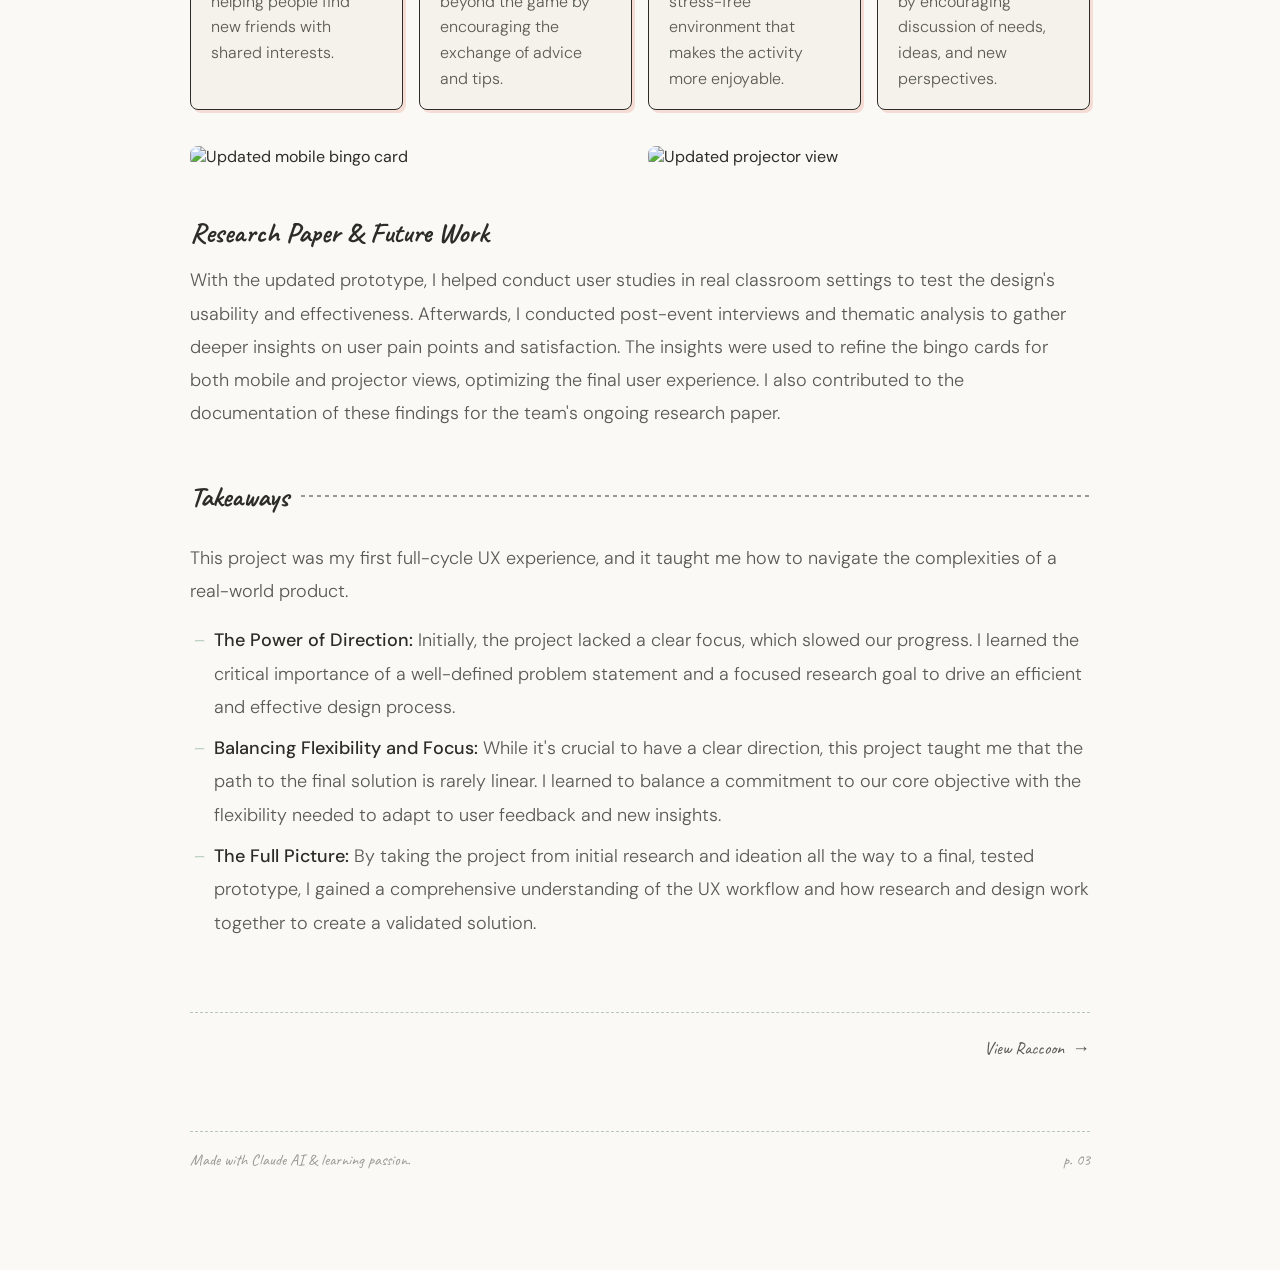
==== commit 01f4d500: "Update blossom.html" ====
--- a/blossom.html
+++ b/blossom.html
@@ -17,16 +17,16 @@
 <div class="content-wrap">
 
   <nav>
-    <a href="home.html" class="nav-logo"><img src="Images/logo.png" alt="Wing" class="nav-logo-img" /></a>
+    <a href="index.html" class="nav-logo"><img src="Images/logo.png" alt="Wing" class="nav-logo-img" /></a>
     <ul class="nav-links">
-      <li><a href="home.html">Home</a></li>
-      <li><a href="home.html#work" class="active">Work</a></li>
-      <li><a href="home.html#about">About</a></li>
-      <li><a href="home.html#contact">Contact</a></li>
+      <li><a href="index.html">Home</a></li>
+      <li><a href="index.html#work" class="active">Work</a></li>
+      <li><a href="index.html#about">About</a></li>
+      <li><a href="index.html#contact">Contact</a></li>
     </ul>
   </nav>
 
-  <a href="home.html" class="back-link">← Back to all work</a>
+  <a href="index.html" class="back-link">← Back to all work</a>
 
   <header class="cs-header">
     <div class="cs-header-text">
--- a/style.css
+++ b/style.css
@@ -58,18 +58,20 @@
   border-bottom: 1.5px dashed var(--sage);
 }
 
+.nav-logo {
+  font-family: 'Caveat', cursive;
+  font-size: 26px;
+  font-weight: 700;
+  color: var(--ink);
+  text-decoration: none;
+  display: flex;
+  align-items: center;
+}
+
 .nav-logo-img {
-  height: 32px;
+  height: 26px;
   width: auto;
   display: block;
-}
-
-.nav-logo {
-  font-family: 'Caveat', cursive;
-  font-size: 26px;
-  font-weight: 700;
-  color: var(--ink);
-  text-decoration: none;
 }
 
 .nav-links {
@@ -273,7 +275,7 @@
   flex-wrap: wrap;
 }
 
-.hero-text { flex: 1; min-width: 260px; max-width: 520px; }
+.hero-text { flex: 1; min-width: 260px; max-width: 590px; }
 
 .hero-photo-wrap {
   flex-shrink: 0;
@@ -893,6 +895,14 @@
   position: relative;
   overflow: hidden;
   border-radius: 6px 6px 0 0;
+}
+
+.case-card-thumb img {
+  width: 100%;
+  height: 100%;
+  object-fit: cover;
+  object-position: center;
+  display: block;
 }
 
 .thumb-sage  { background: var(--sage-light); }
